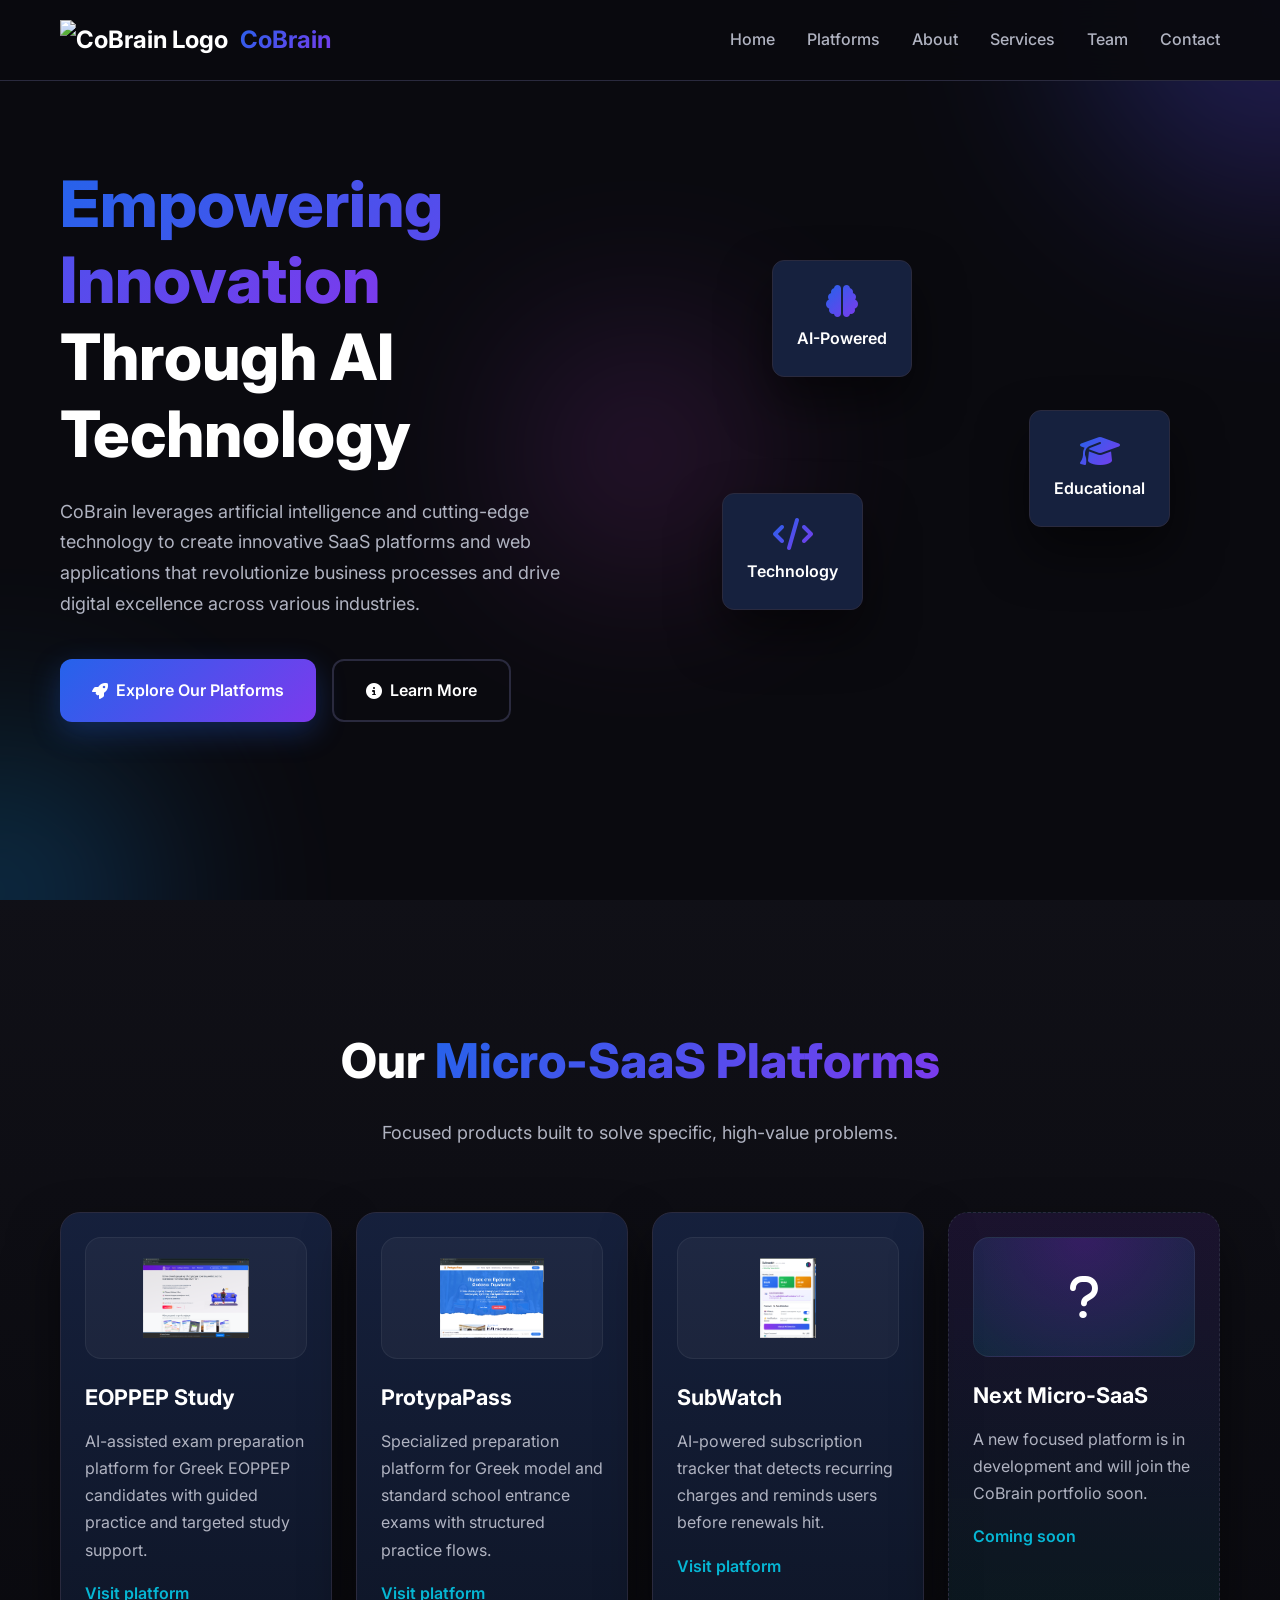
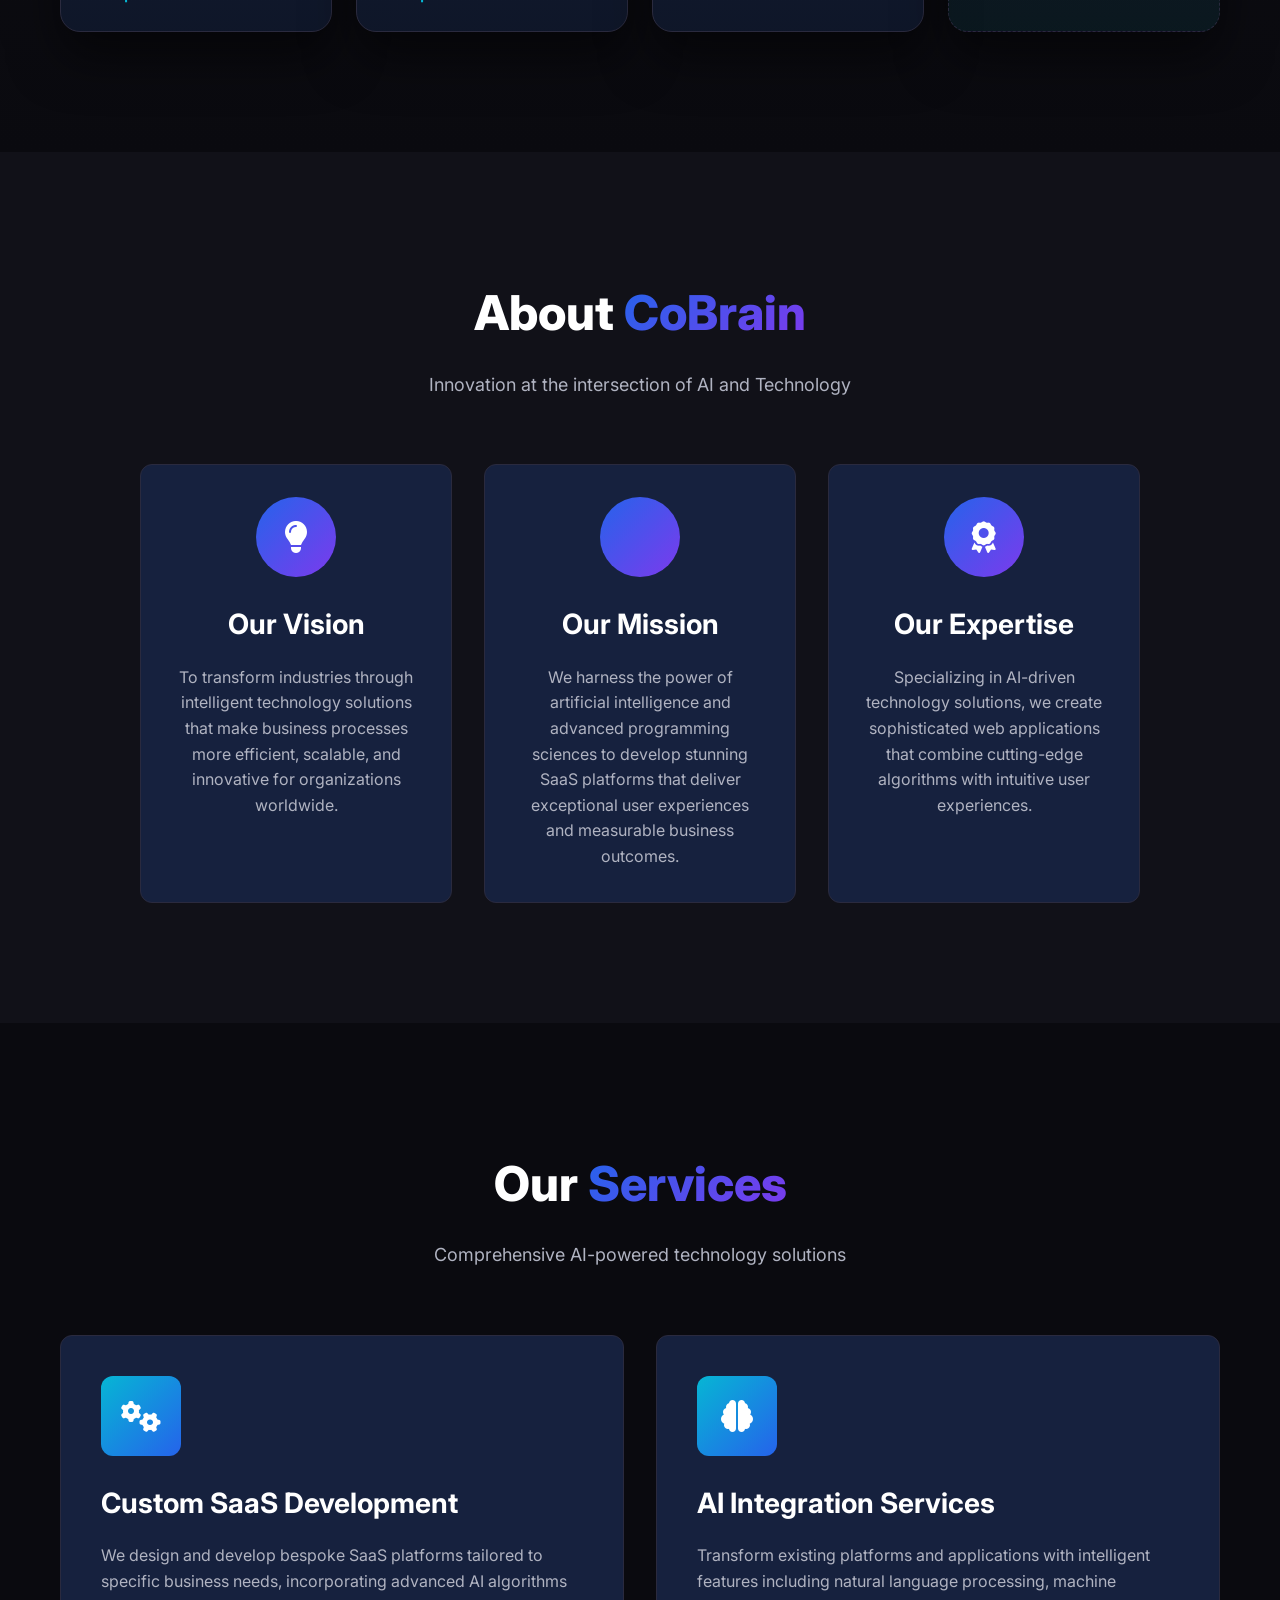
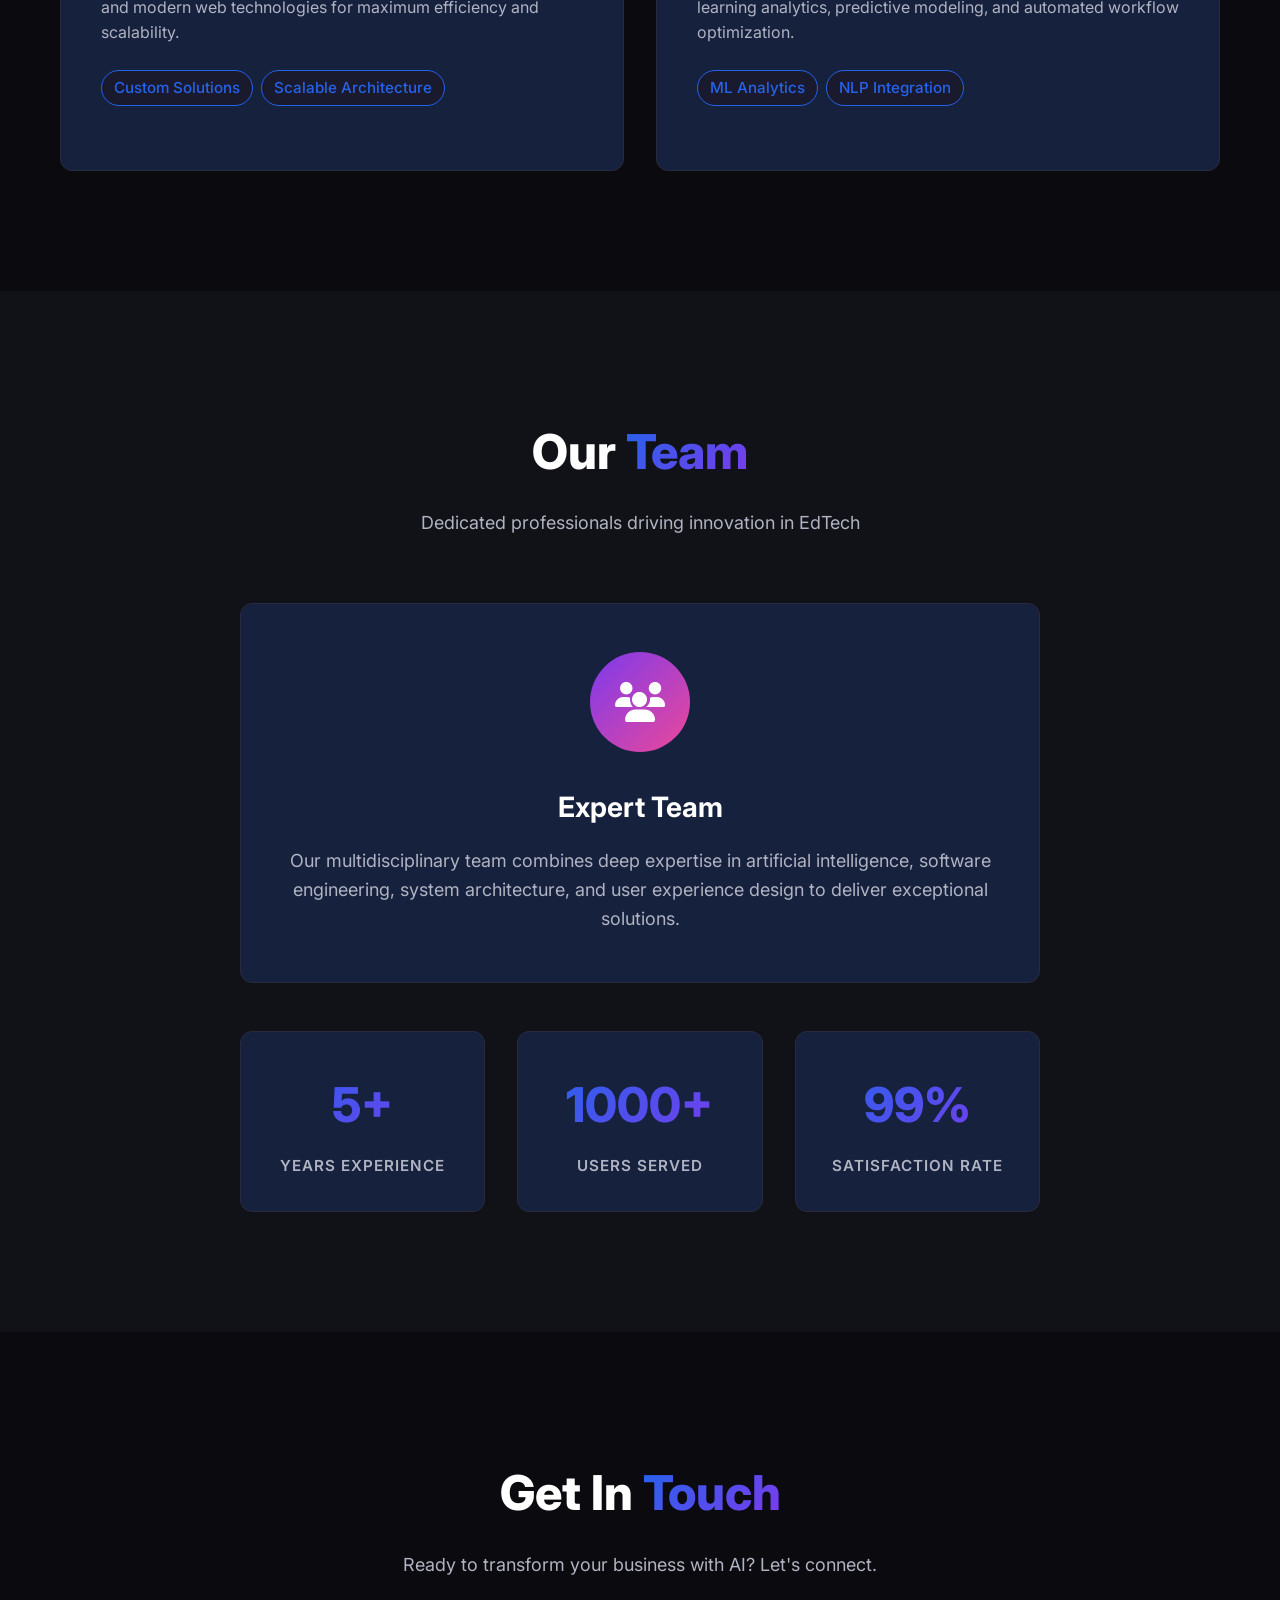
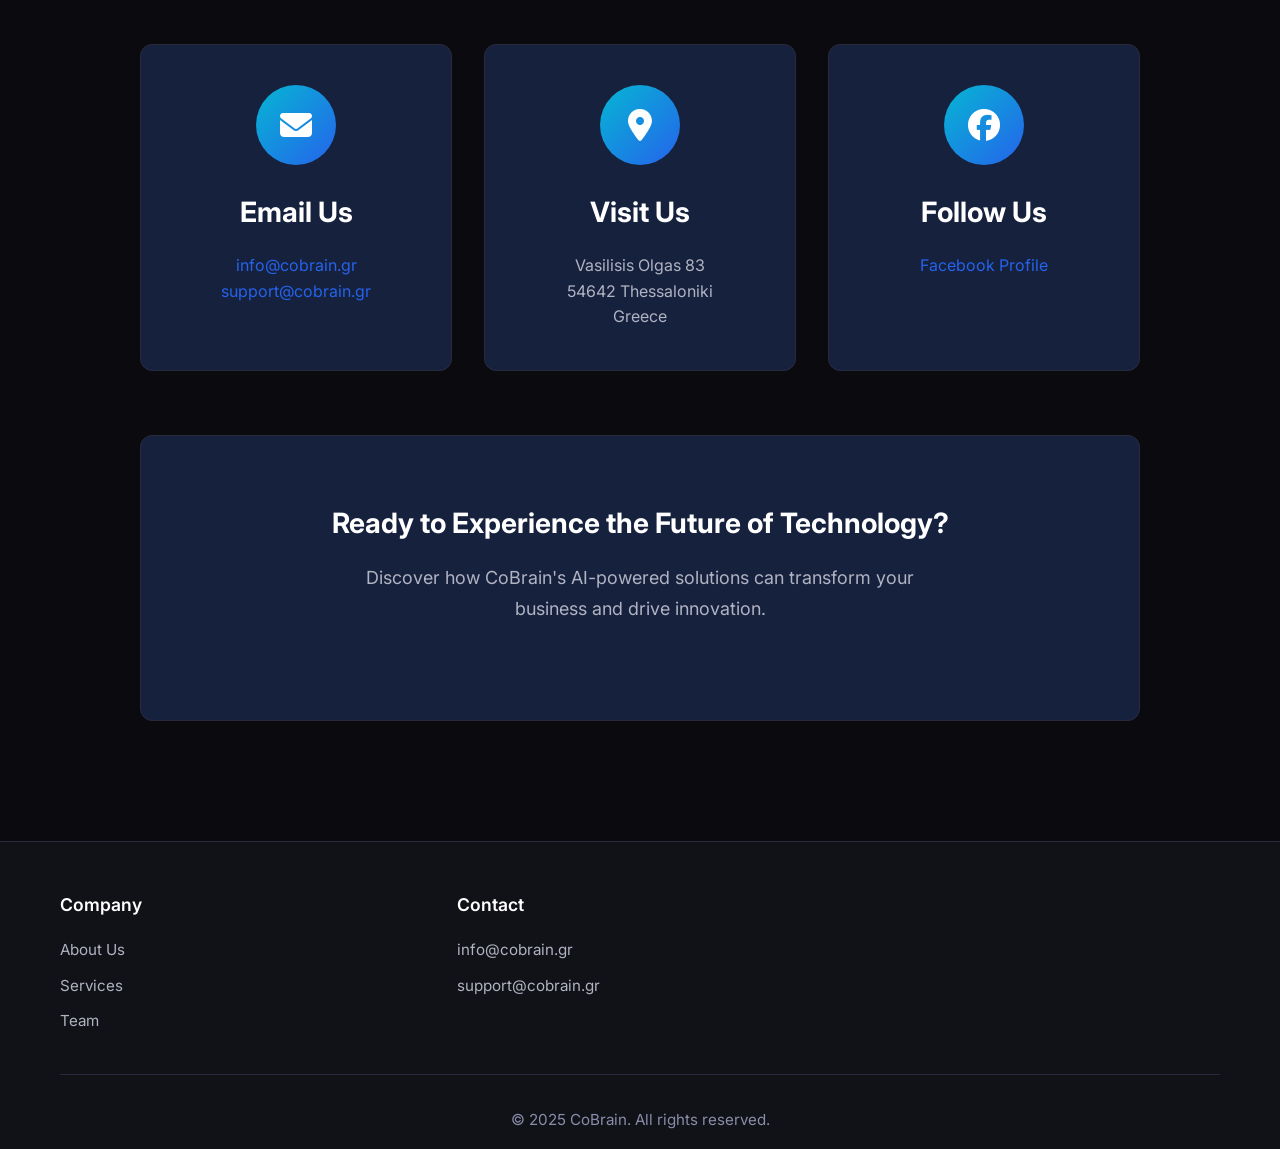
==== index.html @ bfcace7c "Updating cobrain portfolio" ====
<!DOCTYPE html>
<html lang="en">
  <head>
    <meta charset="UTF-8" />
    <meta name="viewport" content="width=device-width, initial-scale=1.0" />
    <title>CoBrain - AI-Powered Educational Technology Solutions</title>
    <meta
      name="description"
      content="CoBrain leverages artificial intelligence and cutting-edge technology to create innovative SaaS platforms and web applications for educational excellence."
    />
    <meta
      name="keywords"
      content="CoBrain, AI, SaaS, educational technology, eoppep-study, ΕΟΠΠΕΠ exams, web applications"
    />
    <link rel="stylesheet" href="styles.css" />
    <link
      href="https://fonts.googleapis.com/css2?family=Inter:wght@300;400;500;600;700;800&display=swap"
      rel="stylesheet"
    />
    <link
      rel="stylesheet"
      href="https://cdnjs.cloudflare.com/ajax/libs/font-awesome/6.4.0/css/all.min.css"
    />
  </head>
  <body>
    <!-- Navigation -->
    <nav class="navbar" id="navbar">
      <div class="nav-container">
        <div class="nav-logo">
          <img
            src="logos/cobrain-logo.webp"
            alt="CoBrain Logo"
            class="logo-img"
          />
          <span class="logo-text">CoBrain</span>
        </div>
        <ul class="nav-menu" id="nav-menu">
          <li class="nav-item">
            <a href="#home" class="nav-link">Home</a>
          </li>
          <li class="nav-item">
            <a href="#platforms" class="nav-link">Platforms</a>
          </li>
          <li class="nav-item">
            <a href="#about" class="nav-link">About</a>
          </li>
          <li class="nav-item">
            <a href="#services" class="nav-link">Services</a>
          </li>
          <li class="nav-item">
            <a href="#team" class="nav-link">Team</a>
          </li>
          <li class="nav-item">
            <a href="#contact" class="nav-link">Contact</a>
          </li>
        </ul>
        <div class="nav-toggle" id="mobile-menu">
          <span class="bar"></span>
          <span class="bar"></span>
          <span class="bar"></span>
        </div>
      </div>
    </nav>

    <!-- Hero Section -->
    <section id="home" class="hero">
      <div class="hero-container">
        <div class="hero-content">
          <div class="hero-text">
            <h1 class="hero-title">
              <span class="gradient-text">Empowering Innovation</span>
              <br />Through AI Technology
            </h1>
            <p class="hero-description">
              CoBrain leverages artificial intelligence and cutting-edge
              technology to create innovative SaaS platforms and web
              applications that revolutionize business processes and drive
              digital excellence across various industries.
            </p>
            <div class="hero-buttons">
              <a
                href="#platforms"
                class="btn btn-primary"
              >
                <i class="fas fa-rocket"></i>
                Explore Our Platforms
              </a>
              <a href="#about" class="btn btn-secondary">
                <i class="fas fa-info-circle"></i>
                Learn More
              </a>
            </div>
          </div>
          <div class="hero-visual">
            <div class="floating-elements">
              <div class="floating-card card-1">
                <i class="fas fa-brain"></i>
                <span>AI-Powered</span>
              </div>
              <div class="floating-card card-2">
                <i class="fas fa-graduation-cap"></i>
                <span>Educational</span>
              </div>
              <div class="floating-card card-3">
                <i class="fas fa-code"></i>
                <span>Technology</span>
              </div>
            </div>
          </div>
        </div>
      </div>
      <div class="hero-background">
        <div class="gradient-orb orb-1"></div>
        <div class="gradient-orb orb-2"></div>
        <div class="gradient-orb orb-3"></div>
      </div>
    </section>

    <!-- Platforms Section -->
    <section id="platforms" class="platforms">
      <div class="container">
        <div class="section-header">
          <h2 class="section-title">
            Our <span class="gradient-text">Micro-SaaS Platforms</span>
          </h2>
          <p class="section-subtitle">
            Focused products built to solve specific, high-value problems.
          </p>
        </div>
        <div class="platforms-grid">
          <a
            href="https://eoppep-study.gr?utm_source=cobrain"
            target="_blank"
            rel="noopener noreferrer"
            class="platform-card"
          >
            <div class="platform-logo-wrap">
              <img
                src="logos/eoppep-study.png"
                alt="eoppep-study.gr logo"
                class="platform-logo"
              />
            </div>
            <div class="platform-copy">
              <h3>EOPPEP Study</h3>
              <p>
                AI-assisted exam preparation platform for Greek EOPPEP
                candidates with guided practice and targeted study support.
              </p>
              <span class="platform-link">Visit platform</span>
            </div>
          </a>

          <a
            href="https://protypapass.gr/?utm_source=cobrain"
            target="_blank"
            rel="noopener noreferrer"
            class="platform-card"
          >
            <div class="platform-logo-wrap">
              <img
                src="logos/protypapass.png"
                alt="protypapass.gr logo"
                class="platform-logo"
              />
            </div>
            <div class="platform-copy">
              <h3>ProtypaPass</h3>
              <p>
                Specialized preparation platform for Greek model and standard
                school entrance exams with structured practice flows.
              </p>
              <span class="platform-link">Visit platform</span>
            </div>
          </a>

          <a
            href="https://cobrain.gr/subwatch/?utm_source=cobrain"
            target="_blank"
            rel="noopener noreferrer"
            class="platform-card"
          >
            <div class="platform-logo-wrap">
              <img
                src="logos/subwatch-extension.png"
                alt="SubWatch logo"
                class="platform-logo"
              />
            </div>
            <div class="platform-copy">
              <h3>SubWatch</h3>
              <p>
                AI-powered subscription tracker that detects recurring charges
                and reminds users before renewals hit.
              </p>
              <span class="platform-link">Visit platform</span>
            </div>
          </a>

          <div class="platform-card platform-card-coming-soon">
            <div class="platform-logo-wrap platform-logo-placeholder">
              <i class="fas fa-question"></i>
            </div>
            <div class="platform-copy">
              <h3>Next Micro-SaaS</h3>
              <p>
                A new focused platform is in development and will join the
                CoBrain portfolio soon.
              </p>
              <span class="platform-link">Coming soon</span>
            </div>
          </div>
        </div>
      </div>
    </section>

    <!-- About Section -->
    <section id="about" class="about">
      <div class="container">
        <div class="section-header">
          <h2 class="section-title">
            About <span class="gradient-text">CoBrain</span>
          </h2>
          <p class="section-subtitle">
            Innovation at the intersection of AI and Technology
          </p>
        </div>
        <div class="about-content">
          <div class="about-text">
            <div class="about-card">
              <div class="card-icon">
                <i class="fas fa-lightbulb"></i>
              </div>
              <h3>Our Vision</h3>
              <p>
                To transform industries through intelligent technology solutions
                that make business processes more efficient, scalable, and
                innovative for organizations worldwide.
              </p>
            </div>
            <div class="about-card">
              <div class="card-icon">
                <i class="fas fa-target"></i>
              </div>
              <h3>Our Mission</h3>
              <p>
                We harness the power of artificial intelligence and advanced
                programming sciences to develop stunning SaaS platforms that
                deliver exceptional user experiences and measurable business
                outcomes.
              </p>
            </div>
            <div class="about-card">
              <div class="card-icon">
                <i class="fas fa-award"></i>
              </div>
              <h3>Our Expertise</h3>
              <p>
                Specializing in AI-driven technology solutions, we create
                sophisticated web applications that combine cutting-edge
                algorithms with intuitive user experiences.
              </p>
            </div>
          </div>
        </div>
      </div>
    </section>

    <!-- Services Section -->
    <section id="services" class="services">
      <div class="container">
        <div class="section-header">
          <h2 class="section-title">
            Our <span class="gradient-text">Services</span>
          </h2>
          <p class="section-subtitle">
            Comprehensive AI-powered technology solutions
          </p>
        </div>
        <div class="services-grid">
          <div class="service-card">
            <div class="service-icon">
              <i class="fas fa-cogs"></i>
            </div>
            <h3>Custom SaaS Development</h3>
            <p>
              We design and develop bespoke SaaS platforms tailored to specific
              business needs, incorporating advanced AI algorithms and modern
              web technologies for maximum efficiency and scalability.
            </p>
            <div class="service-features">
              <span class="feature-tag">Custom Solutions</span>
              <span class="feature-tag">Scalable Architecture</span>
            </div>
          </div>
          <div class="service-card">
            <div class="service-icon">
              <i class="fas fa-brain"></i>
            </div>
            <h3>AI Integration Services</h3>
            <p>
              Transform existing platforms and applications with intelligent
              features including natural language processing, machine learning
              analytics, predictive modeling, and automated workflow
              optimization.
            </p>
            <div class="service-features">
              <span class="feature-tag">ML Analytics</span>
              <span class="feature-tag">NLP Integration</span>
            </div>
          </div>
        </div>
      </div>
    </section>

    <!-- Team Section -->
    <section id="team" class="team">
      <div class="container">
        <div class="section-header">
          <h2 class="section-title">
            Our <span class="gradient-text">Team</span>
          </h2>
          <p class="section-subtitle">
            Dedicated professionals driving innovation in EdTech
          </p>
        </div>
        <div class="team-content">
          <div class="team-info">
            <div class="team-card">
              <div class="team-icon">
                <i class="fas fa-users"></i>
              </div>
              <h3>Expert Team</h3>
              <p>
                Our multidisciplinary team combines deep expertise in artificial
                intelligence, software engineering, system architecture, and
                user experience design to deliver exceptional solutions.
              </p>
            </div>
            <div class="team-stats">
              <div class="stat-item">
                <div class="stat-number">5+</div>
                <div class="stat-label">Years Experience</div>
              </div>
              <div class="stat-item">
                <div class="stat-number">1000+</div>
                <div class="stat-label">Users Served</div>
              </div>
              <div class="stat-item">
                <div class="stat-number">99%</div>
                <div class="stat-label">Satisfaction Rate</div>
              </div>
            </div>
          </div>
        </div>
      </div>
    </section>

    <!-- Contact Section -->
    <section id="contact" class="contact">
      <div class="container">
        <div class="section-header">
          <h2 class="section-title">
            Get In <span class="gradient-text">Touch</span>
          </h2>
          <p class="section-subtitle">
            Ready to transform your business with AI? Let's connect.
          </p>
        </div>
        <div class="contact-content">
          <div class="contact-info">
            <div class="contact-card">
              <div class="contact-icon">
                <i class="fas fa-envelope"></i>
              </div>
              <h3>Email Us</h3>
              <p>
                <a href="mailto:info@cobrain.gr">info@cobrain.gr</a><br />
                <a href="mailto:support@cobrain.gr">support@cobrain.gr</a>
              </p>
            </div>
            <div class="contact-card">
              <div class="contact-icon">
                <i class="fas fa-map-marker-alt"></i>
              </div>
              <h3>Visit Us</h3>
              <p>
                Vasilisis Olgas 83<br />
                54642 Thessaloniki<br />
                Greece
              </p>
            </div>
            <div class="contact-card">
              <div class="contact-icon">
                <i class="fab fa-facebook"></i>
              </div>
              <h3>Follow Us</h3>
              <p>
                <a
                  href="https://www.facebook.com/profile.php?id=61581658445725"
                  target="_blank"
                >
                  Facebook Profile
                </a>
              </p>
            </div>
          </div>
          <div class="cta-section">
            <h3>Ready to Experience the Future of Technology?</h3>
            <p>
              Discover how CoBrain's AI-powered solutions can transform your
              business and drive innovation.
            </p>
          </div>
        </div>
      </div>
    </section>

    <!-- Footer -->
    <footer class="footer">
      <div class="container">
        <div class="footer-content">
          <!-- <div class="footer-brand">
            <img
              src="logos/cobrain-logo.webp"
              alt="CoBrain Logo"
              class="footer-logo"
            />
            <p>Empowering innovation through AI technology</p>
          </div> -->
          <div class="footer-links">
            <div class="footer-section">
              <h4>Company</h4>
              <ul>
                <li><a href="#about">About Us</a></li>
                <li><a href="#services">Services</a></li>
                <li><a href="#team">Team</a></li>
              </ul>
            </div>
            <div class="footer-section">
              <h4>Contact</h4>
              <ul>
                <li><a href="mailto:info@cobrain.gr">info@cobrain.gr</a></li>
                <li>
                  <a href="mailto:support@cobrain.gr">support@cobrain.gr</a>
                </li>
              </ul>
            </div>
          </div>
        </div>
        <div class="footer-bottom">
          <p>&copy; 2025 CoBrain. All rights reserved.</p>
        </div>
      </div>
    </footer>

    <script src="script.js"></script>
  </body>
</html>
---- styles.css ----
/* Reset and Base Styles */
* {
    margin: 0;
    padding: 0;
    box-sizing: border-box;
}

:root {
    /* Dark Theme Colors */
    --primary-bg: #0a0a0f;
    --secondary-bg: #111118;
    --accent-bg: #1a1a2e;
    --card-bg: #16213e;
    --text-primary: #ffffff;
    --text-secondary: #b0b3c1;
    --text-muted: #8a8da8;
    --accent-blue: #2563eb;
    --accent-purple: #7c3aed;
    --accent-cyan: #06b6d4;
    --gradient-primary: linear-gradient(135deg, #2563eb, #7c3aed);
    --gradient-secondary: linear-gradient(135deg, #06b6d4, #2563eb);
    --gradient-accent: linear-gradient(135deg, #7c3aed, #ec4899);
    --border-color: #2a2a3e;
    --hover-bg: #1e1e3a;
    --success: #10b981;
    --warning: #f59e0b;
    --error: #ef4444;

    /* Spacing */
    --section-padding: 120px 0;
    --container-padding: 0 20px;
    --border-radius: 12px;
    --shadow: 0 25px 50px rgba(0, 0, 0, 0.5);
    --shadow-hover: 0 35px 80px rgba(0, 0, 0, 0.7);

    /* Typography */
    --font-family: 'Inter', -apple-system, BlinkMacSystemFont, 'Segoe UI', sans-serif;
    --h1-size: clamp(2.5rem, 5vw, 4rem);
    --h2-size: clamp(2rem, 4vw, 3rem);
    --h3-size: clamp(1.25rem, 2.5vw, 1.75rem);
    --body-size: 1.125rem;
    --small-size: 0.95rem;
}

html {
    scroll-behavior: smooth;
}

body {
    font-family: var(--font-family);
    background: var(--primary-bg);
    color: var(--text-primary);
    line-height: 1.7;
    overflow-x: hidden;
}

.container {
    max-width: 1200px;
    margin: 0 auto;
    padding: var(--container-padding);
}

/* Navigation */
.navbar {
    position: fixed;
    top: 0;
    width: 100%;
    background: rgba(10, 10, 15, 0.95);
    backdrop-filter: blur(20px);
    border-bottom: 1px solid var(--border-color);
    z-index: 1000;
    transition: all 0.3s ease;
}

.navbar.scrolled {
    background: rgba(10, 10, 15, 0.98);
    box-shadow: var(--shadow);
}

.nav-container {
    max-width: 1200px;
    margin: 0 auto;
    padding: 0 20px;
    display: flex;
    justify-content: space-between;
    align-items: center;
    height: 80px;
}

.nav-logo {
    display: flex;
    align-items: center;
    gap: 12px;
    font-weight: 700;
    font-size: 1.5rem;
    text-decoration: none;
    color: var(--text-primary);
}

.logo-img {
    height: 40px;
    width: auto;
}

.logo-text {
    background: var(--gradient-primary);
    -webkit-background-clip: text;
    -webkit-text-fill-color: transparent;
    background-clip: text;
}

.nav-menu {
    display: flex;
    list-style: none;
    gap: 2rem;
}

.nav-link {
    color: var(--text-secondary);
    text-decoration: none;
    font-weight: 500;
    transition: all 0.3s ease;
    position: relative;
}

.nav-link:hover,
.nav-link.active {
    color: var(--text-primary);
}

.nav-link::after {
    content: '';
    position: absolute;
    bottom: -5px;
    left: 0;
    width: 0;
    height: 2px;
    background: var(--gradient-primary);
    transition: width 0.3s ease;
}

.nav-link:hover::after,
.nav-link.active::after {
    width: 100%;
}

.nav-toggle {
    display: none;
    flex-direction: column;
    cursor: pointer;
    gap: 4px;
}

.bar {
    width: 25px;
    height: 3px;
    background: var(--text-primary);
    transition: 0.3s;
    border-radius: 2px;
}

/* Hero Section */
.hero {
    min-height: 100vh;
    display: flex;
    align-items: center;
    position: relative;
    overflow: hidden;
    padding: 100px 0 80px;
}

.hero-container {
    max-width: 1200px;
    margin: 0 auto;
    padding: var(--container-padding);
    position: relative;
    z-index: 2;
}

.hero-content {
    display: grid;
    grid-template-columns: 1fr 1fr;
    gap: 4rem;
    align-items: center;
}

.hero-title {
    font-size: var(--h1-size);
    font-weight: 800;
    line-height: 1.2;
    margin-bottom: 1.5rem;
}

.gradient-text {
    background: var(--gradient-primary);
    -webkit-background-clip: text;
    -webkit-text-fill-color: transparent;
    background-clip: text;
}

.hero-description {
    font-size: var(--body-size);
    color: var(--text-secondary);
    margin-bottom: 2.5rem;
    max-width: 600px;
}

.hero-buttons {
    display: flex;
    gap: 1rem;
    margin-bottom: 2rem;
}

.btn {
    display: inline-flex;
    align-items: center;
    gap: 0.5rem;
    padding: 16px 32px;
    border-radius: var(--border-radius);
    text-decoration: none;
    font-weight: 600;
    font-size: 1rem;
    transition: all 0.3s ease;
    border: none;
    cursor: pointer;
    position: relative;
    overflow: hidden;
}

.btn-primary {
    background: var(--gradient-primary);
    color: white;
    box-shadow: 0 10px 30px rgba(37, 99, 235, 0.3);
}

.btn-primary:hover {
    transform: translateY(-2px);
    box-shadow: 0 15px 40px rgba(37, 99, 235, 0.4);
}

.btn-secondary {
    background: transparent;
    color: var(--text-primary);
    border: 2px solid var(--border-color);
}

.btn-secondary:hover {
    background: var(--hover-bg);
    border-color: var(--accent-blue);
    color: var(--accent-blue);
}

.btn-large {
    padding: 20px 40px;
    font-size: 1.1rem;
}

.platforms {
    padding: var(--section-padding);
    background: linear-gradient(180deg, rgba(17, 17, 24, 0.85), rgba(10, 10, 15, 1));
    position: relative;
}

.platforms-grid {
    display: grid;
    grid-template-columns: repeat(auto-fit, minmax(240px, 1fr));
    gap: 1.5rem;
}

.platform-card {
    background: linear-gradient(180deg, rgba(22, 33, 62, 0.95), rgba(15, 23, 42, 0.95));
    border: 1px solid var(--border-color);
    border-radius: 20px;
    padding: 1.5rem;
    text-decoration: none;
    color: inherit;
    box-shadow: var(--shadow);
    transition: transform 0.3s ease, box-shadow 0.3s ease, border-color 0.3s ease;
    display: flex;
    flex-direction: column;
    gap: 1.25rem;
    min-height: 100%;
}

.platform-card:hover {
    transform: translateY(-8px);
    border-color: rgba(37, 99, 235, 0.8);
    box-shadow: var(--shadow-hover);
}

.platform-logo-wrap {
    min-height: 120px;
    border-radius: 16px;
    background: rgba(255, 255, 255, 0.04);
    border: 1px solid rgba(255, 255, 255, 0.06);
    display: flex;
    align-items: center;
    justify-content: center;
    padding: 1.25rem;
}

.platform-logo {
    max-width: 100%;
    max-height: 80px;
    object-fit: contain;
}

.platform-copy h3 {
    font-size: 1.35rem;
    margin-bottom: 0.75rem;
}

.platform-copy p {
    color: var(--text-secondary);
    margin-bottom: 1rem;
}

.platform-link {
    display: inline-flex;
    align-items: center;
    gap: 0.4rem;
    color: var(--accent-cyan);
    font-weight: 600;
}

.platform-card-coming-soon {
    border-style: dashed;
    background: linear-gradient(180deg, rgba(124, 58, 237, 0.12), rgba(6, 182, 212, 0.08));
}

.platform-logo-placeholder {
    background: radial-gradient(circle at top, rgba(124, 58, 237, 0.28), rgba(6, 182, 212, 0.12));
}

.platform-logo-placeholder i {
    font-size: 3rem;
    color: var(--text-primary);
}

/* Hero Visual */
.hero-visual {
    position: relative;
    height: 500px;
}

.floating-elements {
    position: relative;
    width: 100%;
    height: 100%;
}

.floating-card {
    position: absolute;
    background: var(--card-bg);
    border: 1px solid var(--border-color);
    border-radius: var(--border-radius);
    padding: 1.5rem;
    display: flex;
    flex-direction: column;
    align-items: center;
    gap: 0.5rem;
    box-shadow: var(--shadow);
    transition: all 0.3s ease;
    animation: float 6s ease-in-out infinite;
}

.floating-card:hover {
    transform: translateY(-10px);
    box-shadow: var(--shadow-hover);
}

.floating-card i {
    font-size: 2rem;
    background: var(--gradient-primary);
    -webkit-background-clip: text;
    -webkit-text-fill-color: transparent;
    background-clip: text;
}

.floating-card span {
    font-weight: 600;
    color: var(--text-primary);
}

.card-1 {
    top: 50px;
    left: 100px;
    animation-delay: 0s;
}

.card-2 {
    top: 200px;
    right: 50px;
    animation-delay: 2s;
}

.card-3 {
    bottom: 100px;
    left: 50px;
    animation-delay: 4s;
}

@keyframes float {

    0%,
    100% {
        transform: translateY(0px);
    }

    50% {
        transform: translateY(-20px);
    }
}

/* Hero Background */
.hero-background {
    position: absolute;
    top: 0;
    left: 0;
    width: 100%;
    height: 100%;
    z-index: 1;
}

.gradient-orb {
    position: absolute;
    border-radius: 50%;
    filter: blur(100px);
    opacity: 0.3;
    animation: pulse 8s ease-in-out infinite;
}

.orb-1 {
    width: 400px;
    height: 400px;
    background: var(--gradient-primary);
    top: -200px;
    right: -200px;
    animation-delay: 0s;
}

.orb-2 {
    width: 300px;
    height: 300px;
    background: var(--gradient-secondary);
    bottom: -150px;
    left: -150px;
    animation-delay: 4s;
}

.orb-3 {
    width: 200px;
    height: 200px;
    background: var(--gradient-accent);
    top: 50%;
    left: 50%;
    transform: translate(-50%, -50%);
    animation-delay: 2s;
}

@keyframes pulse {

    0%,
    100% {
        transform: scale(1);
        opacity: 0.3;
    }

    50% {
        transform: scale(1.1);
        opacity: 0.5;
    }
}

/* Section Styles */
.section-header {
    text-align: center;
    margin-bottom: 4rem;
}

.section-title {
    font-size: var(--h2-size);
    font-weight: 800;
    margin-bottom: 1rem;
}

.section-subtitle {
    font-size: var(--body-size);
    color: var(--text-secondary);
    max-width: 600px;
    margin: 0 auto;
}

/* About Section */
.about {
    padding: var(--section-padding);
    background: var(--secondary-bg);
}

.about-content {
    max-width: 1000px;
    margin: 0 auto;
}

.about-text {
    display: grid;
    grid-template-columns: repeat(auto-fit, minmax(300px, 1fr));
    gap: 2rem;
}

.about-card {
    background: var(--card-bg);
    border: 1px solid var(--border-color);
    border-radius: var(--border-radius);
    padding: 2rem;
    text-align: center;
    transition: all 0.3s ease;
    position: relative;
    overflow: hidden;
}

.about-card:hover {
    transform: translateY(-5px);
    box-shadow: var(--shadow);
    border-color: var(--accent-blue);
}

.about-card::before {
    content: '';
    position: absolute;
    top: 0;
    left: -100%;
    width: 100%;
    height: 2px;
    background: var(--gradient-primary);
    transition: left 0.5s ease;
}

.about-card:hover::before {
    left: 0;
}

.card-icon {
    width: 80px;
    height: 80px;
    background: var(--gradient-primary);
    border-radius: 50%;
    display: flex;
    align-items: center;
    justify-content: center;
    margin: 0 auto 1.5rem;
    font-size: 2rem;
    color: white;
}

.about-card h3 {
    font-size: var(--h3-size);
    margin-bottom: 1rem;
    color: var(--text-primary);
}

.about-card p {
    color: var(--text-secondary);
    line-height: 1.6;
}

/* Services Section */
.services {
    padding: var(--section-padding);
    background: var(--primary-bg);
}

.services-grid {
    display: grid;
    grid-template-columns: repeat(auto-fit, minmax(350px, 1fr));
    gap: 2rem;
    max-width: 1200px;
    margin: 0 auto;
}

.service-card {
    background: var(--card-bg);
    border: 1px solid var(--border-color);
    border-radius: var(--border-radius);
    padding: 2.5rem;
    transition: all 0.3s ease;
    position: relative;
    overflow: hidden;
}

.service-card.featured {
    border: 2px solid var(--accent-blue);
    transform: scale(1.02);
}

.service-card:hover {
    transform: translateY(-10px);
    box-shadow: var(--shadow-hover);
}

.service-icon {
    width: 80px;
    height: 80px;
    background: var(--gradient-secondary);
    border-radius: var(--border-radius);
    display: flex;
    align-items: center;
    justify-content: center;
    margin-bottom: 1.5rem;
    font-size: 2rem;
    color: white;
}

.service-card h3 {
    font-size: var(--h3-size);
    margin-bottom: 1rem;
    color: var(--text-primary);
}

.service-card p {
    color: var(--text-secondary);
    margin-bottom: 1.5rem;
    line-height: 1.6;
}

.service-features {
    display: flex;
    flex-wrap: wrap;
    gap: 0.5rem;
    margin-bottom: 1.5rem;
}

.feature-tag {
    background: var(--accent-bg);
    color: var(--accent-blue);
    padding: 0.25rem 0.75rem;
    border-radius: 20px;
    font-size: var(--small-size);
    font-weight: 500;
    border: 1px solid var(--accent-blue);
}

.service-link {
    display: inline-flex;
    align-items: center;
    gap: 0.5rem;
    color: var(--accent-blue);
    text-decoration: none;
    font-weight: 600;
    transition: all 0.3s ease;
}

.service-link:hover {
    color: var(--text-primary);
    transform: translateX(5px);
}

/* Team Section */
.team {
    padding: var(--section-padding);
    background: var(--secondary-bg);
}

.team-content {
    max-width: 800px;
    margin: 0 auto;
}

.team-card {
    background: var(--card-bg);
    border: 1px solid var(--border-color);
    border-radius: var(--border-radius);
    padding: 3rem;
    text-align: center;
    margin-bottom: 3rem;
    transition: all 0.3s ease;
}

.team-card:hover {
    transform: translateY(-5px);
    box-shadow: var(--shadow);
}

.team-icon {
    width: 100px;
    height: 100px;
    background: var(--gradient-accent);
    border-radius: 50%;
    display: flex;
    align-items: center;
    justify-content: center;
    margin: 0 auto 2rem;
    font-size: 2.5rem;
    color: white;
}

.team-card h3 {
    font-size: var(--h3-size);
    margin-bottom: 1rem;
    color: var(--text-primary);
}

.team-card p {
    color: var(--text-secondary);
    font-size: var(--body-size);
    line-height: 1.6;
}

.team-stats {
    display: grid;
    grid-template-columns: repeat(3, 1fr);
    gap: 2rem;
    text-align: center;
}

.stat-item {
    padding: 2rem;
    background: var(--card-bg);
    border: 1px solid var(--border-color);
    border-radius: var(--border-radius);
    transition: all 0.3s ease;
}

.stat-item:hover {
    transform: translateY(-5px);
    box-shadow: var(--shadow);
    border-color: var(--accent-blue);
}

.stat-number {
    font-size: 3rem;
    font-weight: 800;
    background: var(--gradient-primary);
    -webkit-background-clip: text;
    -webkit-text-fill-color: transparent;
    background-clip: text;
    margin-bottom: 0.5rem;
}

.stat-label {
    color: var(--text-secondary);
    font-weight: 600;
    text-transform: uppercase;
    font-size: var(--small-size);
    letter-spacing: 1px;
}

/* Contact Section */
.contact {
    padding: var(--section-padding);
    background: var(--primary-bg);
}

.contact-content {
    max-width: 1000px;
    margin: 0 auto;
}

.contact-info {
    display: grid;
    grid-template-columns: repeat(auto-fit, minmax(300px, 1fr));
    gap: 2rem;
    margin-bottom: 4rem;
}

.contact-card {
    background: var(--card-bg);
    border: 1px solid var(--border-color);
    border-radius: var(--border-radius);
    padding: 2.5rem;
    text-align: center;
    transition: all 0.3s ease;
}

.contact-card:hover {
    transform: translateY(-5px);
    box-shadow: var(--shadow);
    border-color: var(--accent-blue);
}

.contact-icon {
    width: 80px;
    height: 80px;
    background: var(--gradient-secondary);
    border-radius: 50%;
    display: flex;
    align-items: center;
    justify-content: center;
    margin: 0 auto 1.5rem;
    font-size: 2rem;
    color: white;
}

.contact-card h3 {
    font-size: var(--h3-size);
    margin-bottom: 1rem;
    color: var(--text-primary);
}

.contact-card p {
    color: var(--text-secondary);
    line-height: 1.6;
}

.contact-card a {
    color: var(--accent-blue);
    text-decoration: none;
    transition: color 0.3s ease;
}

.contact-card a:hover {
    color: var(--text-primary);
}

.cta-section {
    text-align: center;
    background: var(--card-bg);
    border: 1px solid var(--border-color);
    border-radius: var(--border-radius);
    padding: 4rem;
    position: relative;
    overflow: hidden;
}

.cta-section::before {
    content: '';
    position: absolute;
    top: 0;
    left: -100%;
    width: 100%;
    height: 100%;
    background: linear-gradient(90deg, transparent, rgba(37, 99, 235, 0.1), transparent);
    transition: left 0.8s ease;
}

.cta-section:hover::before {
    left: 100%;
}

.cta-section h3 {
    font-size: var(--h3-size);
    margin-bottom: 1rem;
    color: var(--text-primary);
}

.cta-section p {
    color: var(--text-secondary);
    font-size: var(--body-size);
    margin-bottom: 2rem;
    max-width: 600px;
    margin-left: auto;
    margin-right: auto;
}

/* Footer */
.footer {
    background: var(--secondary-bg);
    border-top: 1px solid var(--border-color);
    padding: 3rem 0 1rem;
}

.footer-content {
    display: grid;
    grid-template-columns: 1fr;
    gap: 3rem;
    margin-bottom: 2rem;
}

.footer-brand {
    display: flex;
    flex-direction: column;
    gap: 1rem;
}

.footer-logo {
    height: 40px;
    width: auto;
    max-width: 120px;
    object-fit: contain;
    object-position: left center;
}

.footer-brand p {
    color: var(--text-secondary);
    font-size: var(--small-size);
}

.footer-links {
    display: grid;
    grid-template-columns: repeat(3, 1fr);
    gap: 2rem;
}

.footer-section h4 {
    color: var(--text-primary);
    font-weight: 600;
    margin-bottom: 1rem;
    font-size: 1.1rem;
}

.footer-section ul {
    list-style: none;
}

.footer-section ul li {
    margin-bottom: 0.5rem;
}

.footer-section ul li a {
    color: var(--text-secondary);
    text-decoration: none;
    font-size: var(--small-size);
    transition: color 0.3s ease;
}

.footer-section ul li a:hover {
    color: var(--accent-blue);
}

.footer-bottom {
    border-top: 1px solid var(--border-color);
    padding-top: 2rem;
    text-align: center;
}

.footer-bottom p {
    color: var(--text-muted);
    font-size: var(--small-size);
}

/* Responsive Design */
@media (max-width: 768px) {
    :root {
        --section-padding: 80px 0;
    }

    .nav-menu {
        position: fixed;
        left: -100%;
        top: 80px;
        flex-direction: column;
        background: var(--secondary-bg);
        width: 100%;
        text-align: center;
        transition: 0.3s;
        padding: 2rem 0;
        border-top: 1px solid var(--border-color);
    }

    .nav-menu.active {
        left: 0;
    }

    .nav-toggle {
        display: flex;
    }

    .nav-toggle.active .bar:nth-child(2) {
        opacity: 0;
    }

    .nav-toggle.active .bar:nth-child(1) {
        transform: translateY(7px) rotate(45deg);
    }

    .nav-toggle.active .bar:nth-child(3) {
        transform: translateY(-7px) rotate(-45deg);
    }

    .hero-content {
        grid-template-columns: 1fr;
        gap: 2rem;
        text-align: center;
    }

    .hero-visual {
        height: 300px;
    }

    .floating-card {
        padding: 1rem;
    }

    .card-1 {
        top: 20px;
        left: 20px;
    }

    .card-2 {
        top: 120px;
        right: 20px;
    }

    .card-3 {
        bottom: 60px;
        left: 50%;
        transform: translateX(-50%);
    }

    .hero-buttons {
        flex-direction: column;
        align-items: center;
    }

    .about-text {
        grid-template-columns: 1fr;
    }

    .services-grid {
        grid-template-columns: 1fr;
    }

    .team-stats {
        grid-template-columns: 1fr;
    }

    .contact-info {
        grid-template-columns: 1fr;
    }

    .footer-content {
        grid-template-columns: 1fr;
        text-align: center;
    }

    .footer-links {
        grid-template-columns: 1fr;
        text-align: center;
    }

    .cta-section {
        padding: 2.5rem 1.5rem;
    }
}

@media (max-width: 480px) {
    .hero {
        padding: 120px 0 60px;
    }

    .floating-elements {
        display: none;
    }

    .hero-content {
        grid-template-columns: 1fr;
    }

    .service-card,
    .about-card,
    .contact-card {
        padding: 1.5rem;
    }

    .team-card {
        padding: 2rem;
    }

    .cta-section {
        padding: 2rem 1rem;
    }
}

/* Scroll animations */
@keyframes fadeInUp {
    from {
        opacity: 0;
        transform: translateY(50px);
    }

    to {
        opacity: 1;
        transform: translateY(0);
    }
}

.fade-in-up {
    animation: fadeInUp 0.8s ease forwards;
}

/* Smooth scrolling for better UX */
@media (prefers-reduced-motion: no-preference) {
    html {
        scroll-behavior: smooth;
    }
}
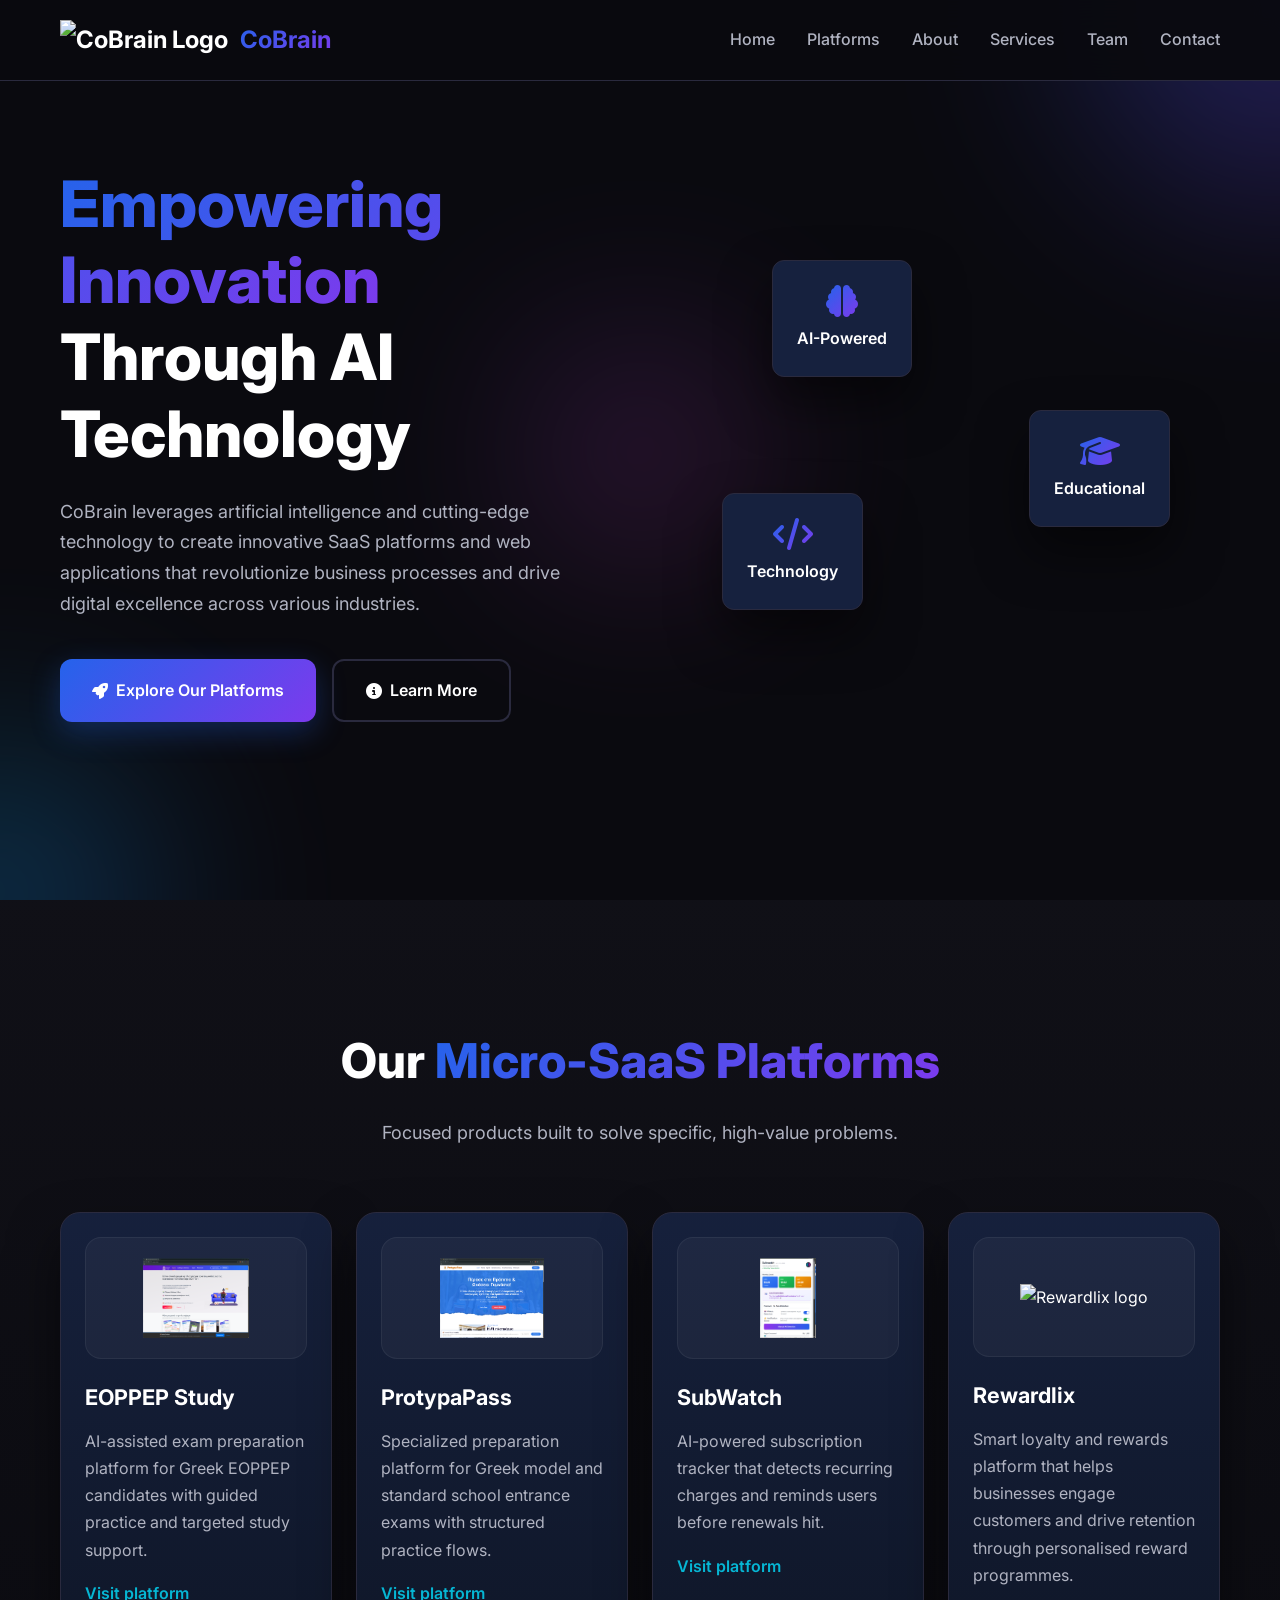
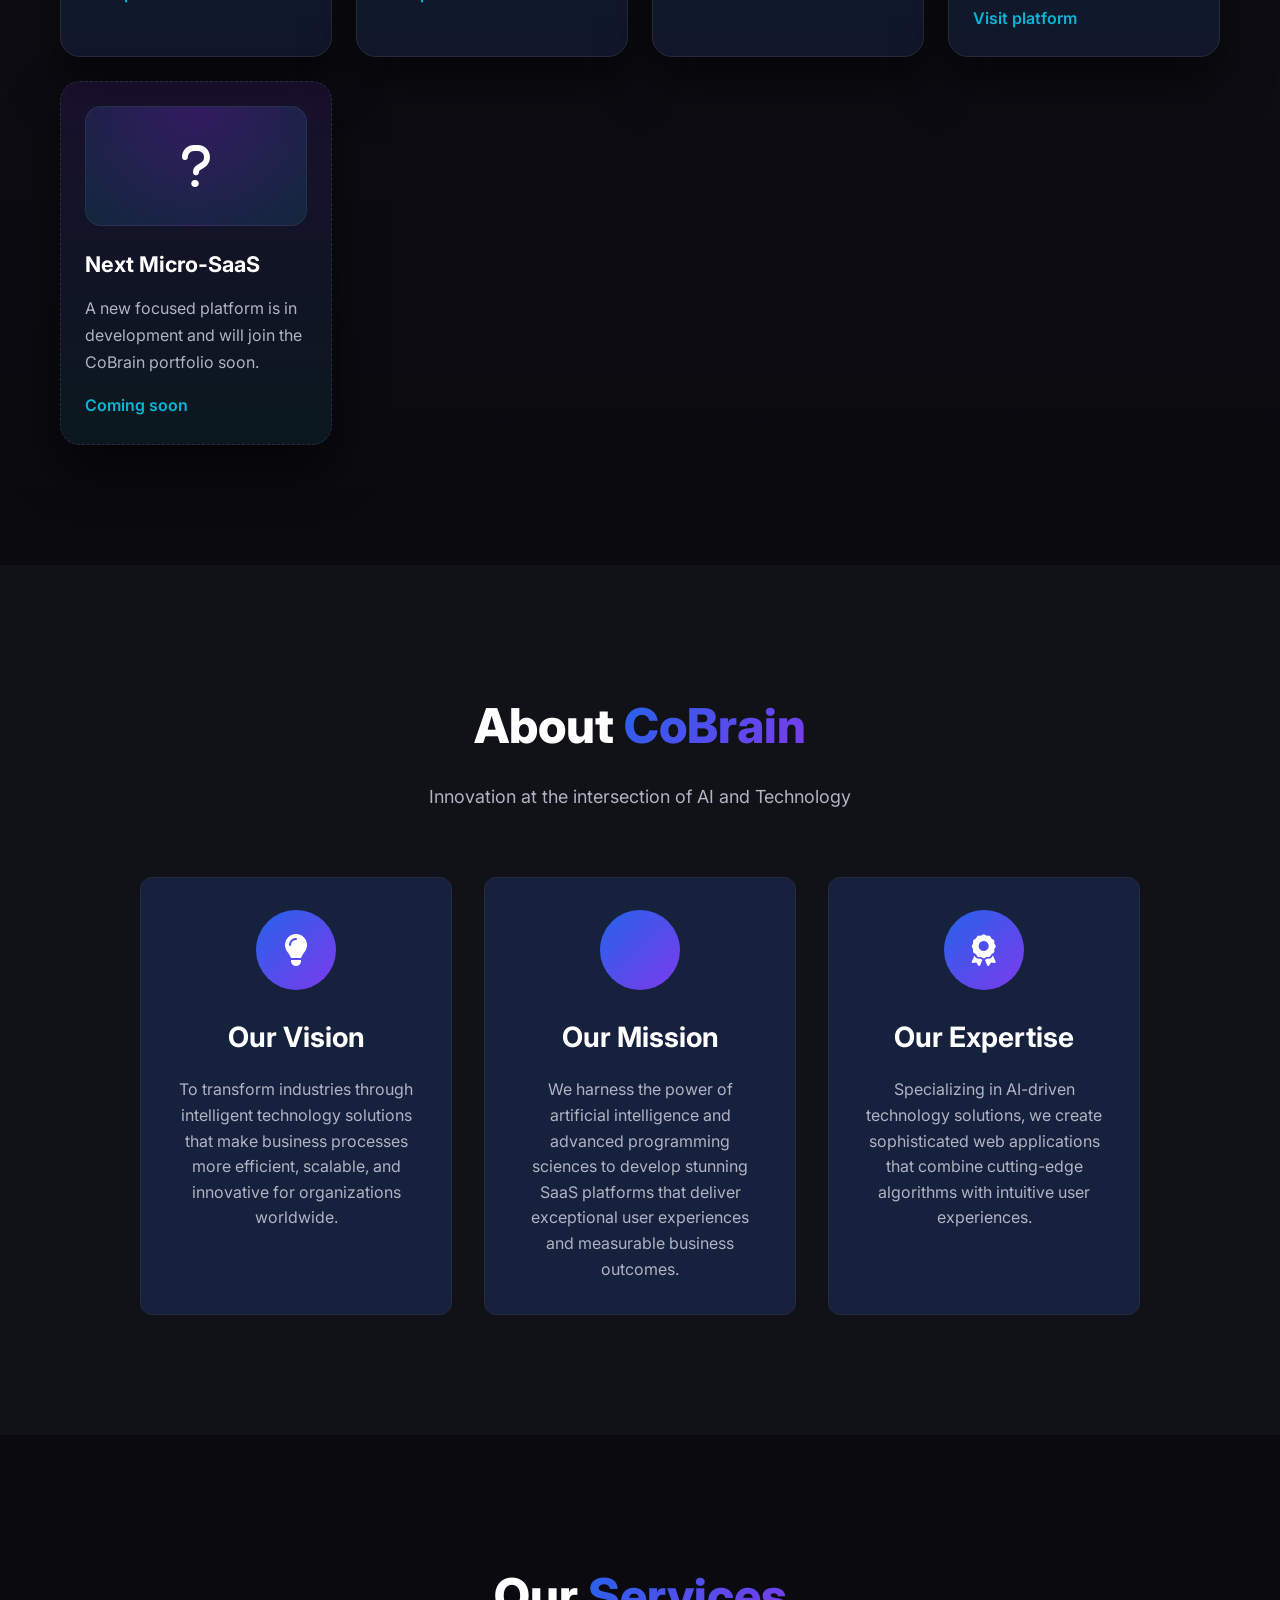
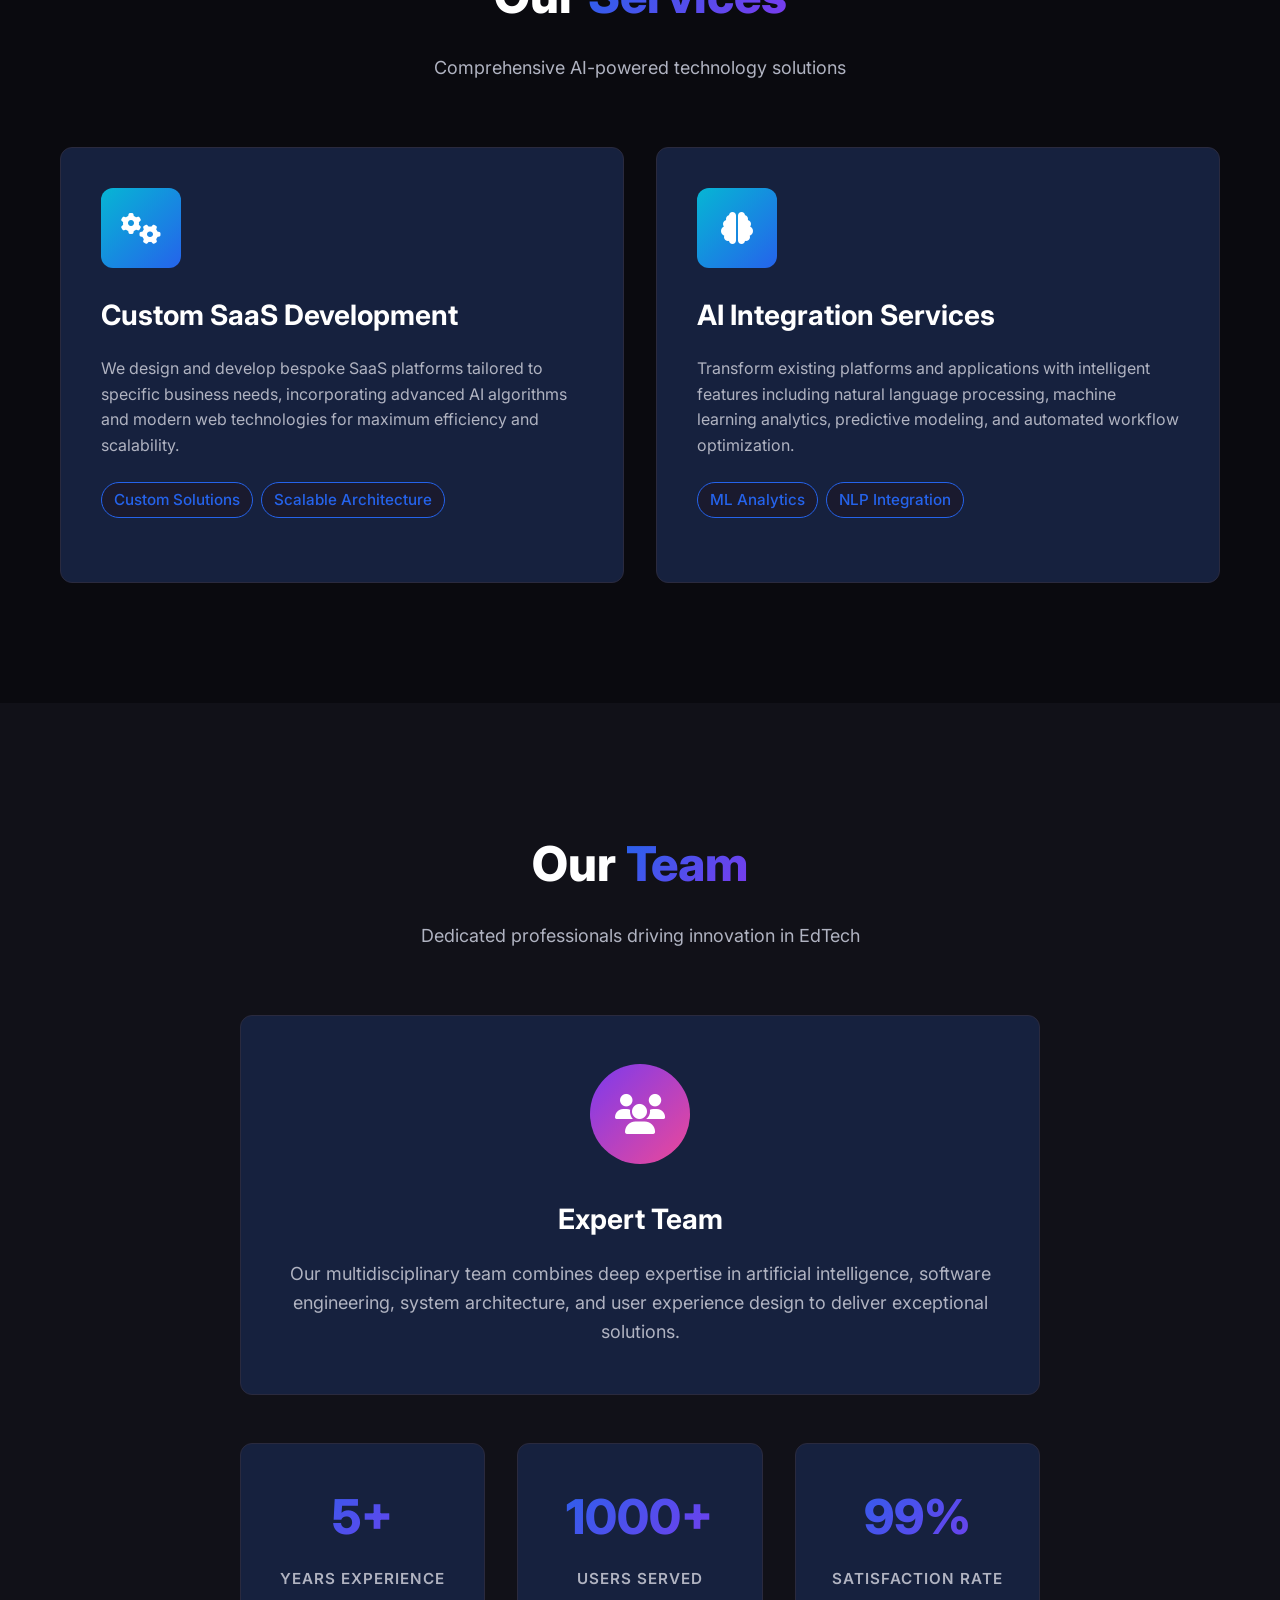
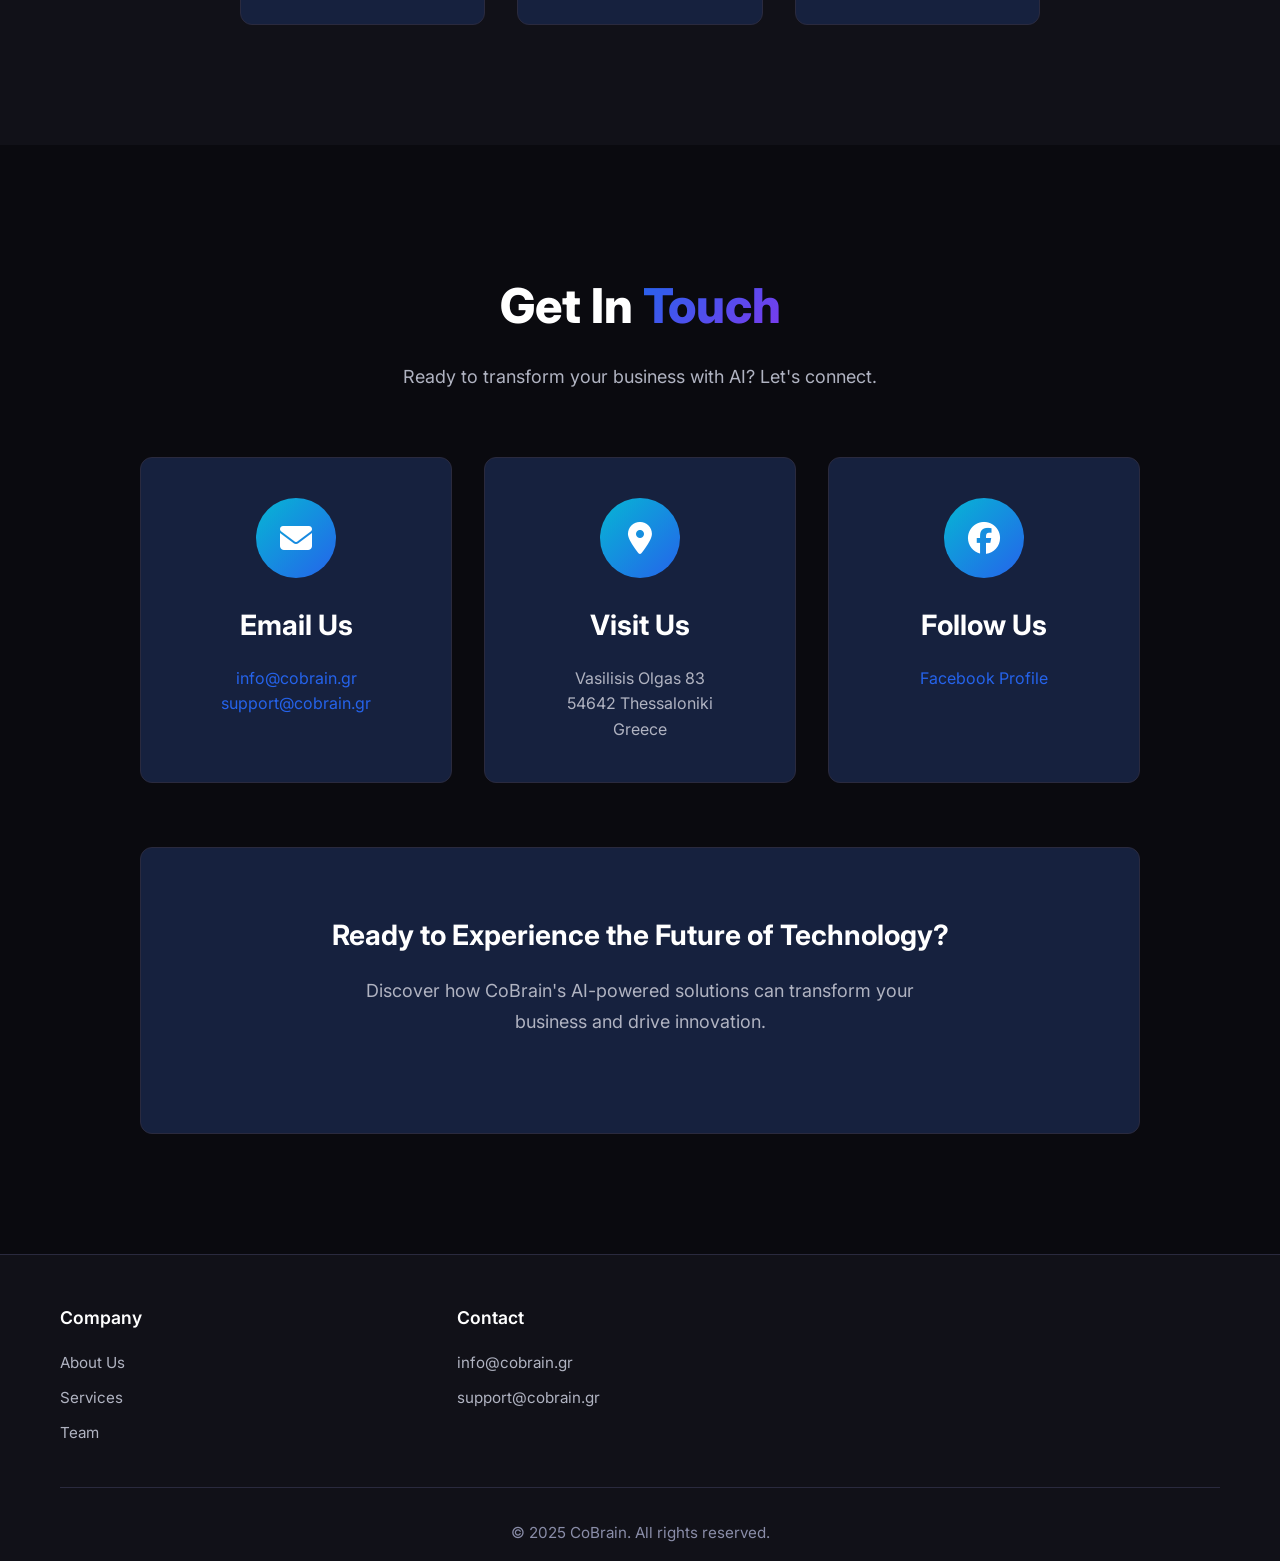
==== commit 59e3767b: "Add Rewardlix platform section and logo to index.html" ====
--- a/index.html
+++ b/index.html
@@ -197,6 +197,30 @@
             </div>
           </a>
 
+          <a
+            href="https://rewardlix.com?utm_source=cobrain"
+            target="_blank"
+            rel="noopener noreferrer"
+            class="platform-card"
+          >
+            <div class="platform-logo-wrap">
+              <img
+                src="logos/rewardlix.png"
+                alt="Rewardlix logo"
+                class="platform-logo"
+              />
+            </div>
+            <div class="platform-copy">
+              <h3>Rewardlix</h3>
+              <p>
+                Smart loyalty and rewards platform that helps businesses engage
+                customers and drive retention through personalised reward
+                programmes.
+              </p>
+              <span class="platform-link">Visit platform</span>
+            </div>
+          </a>
+
           <div class="platform-card platform-card-coming-soon">
             <div class="platform-logo-wrap platform-logo-placeholder">
               <i class="fas fa-question"></i>
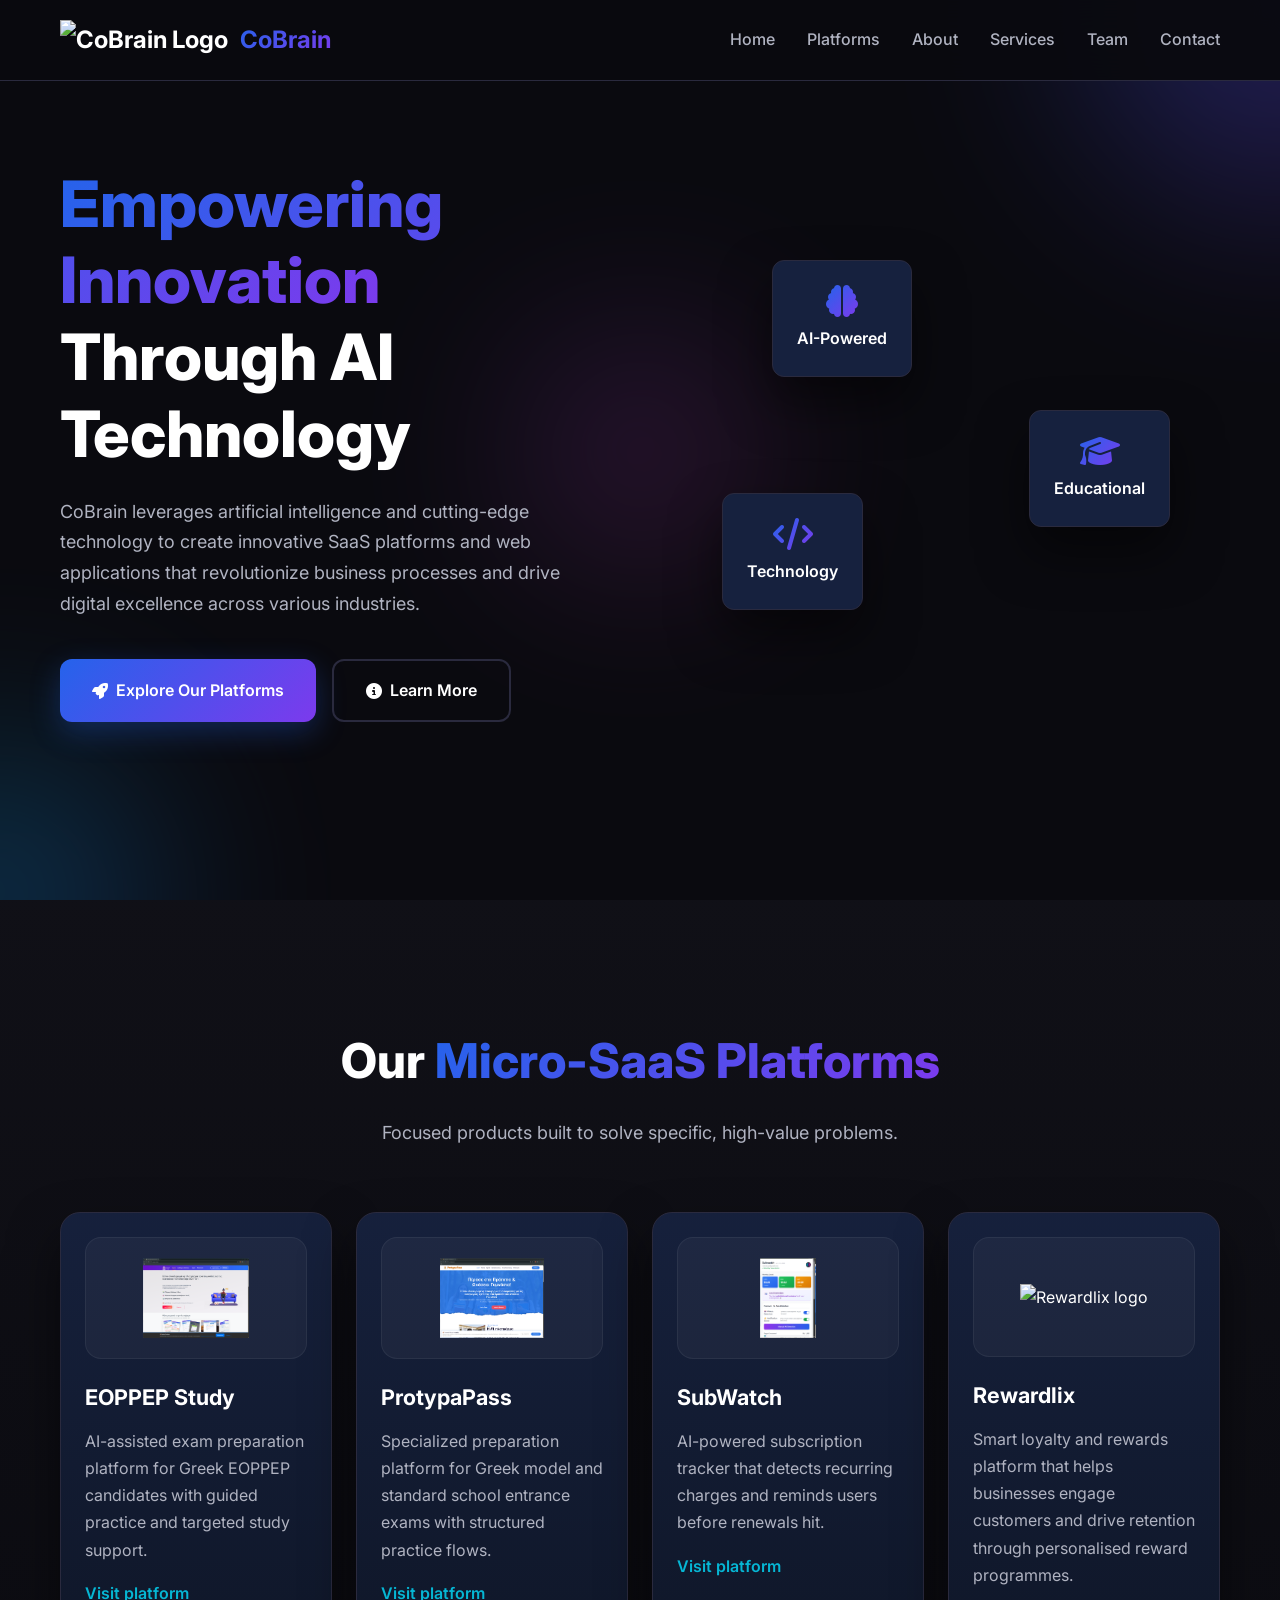
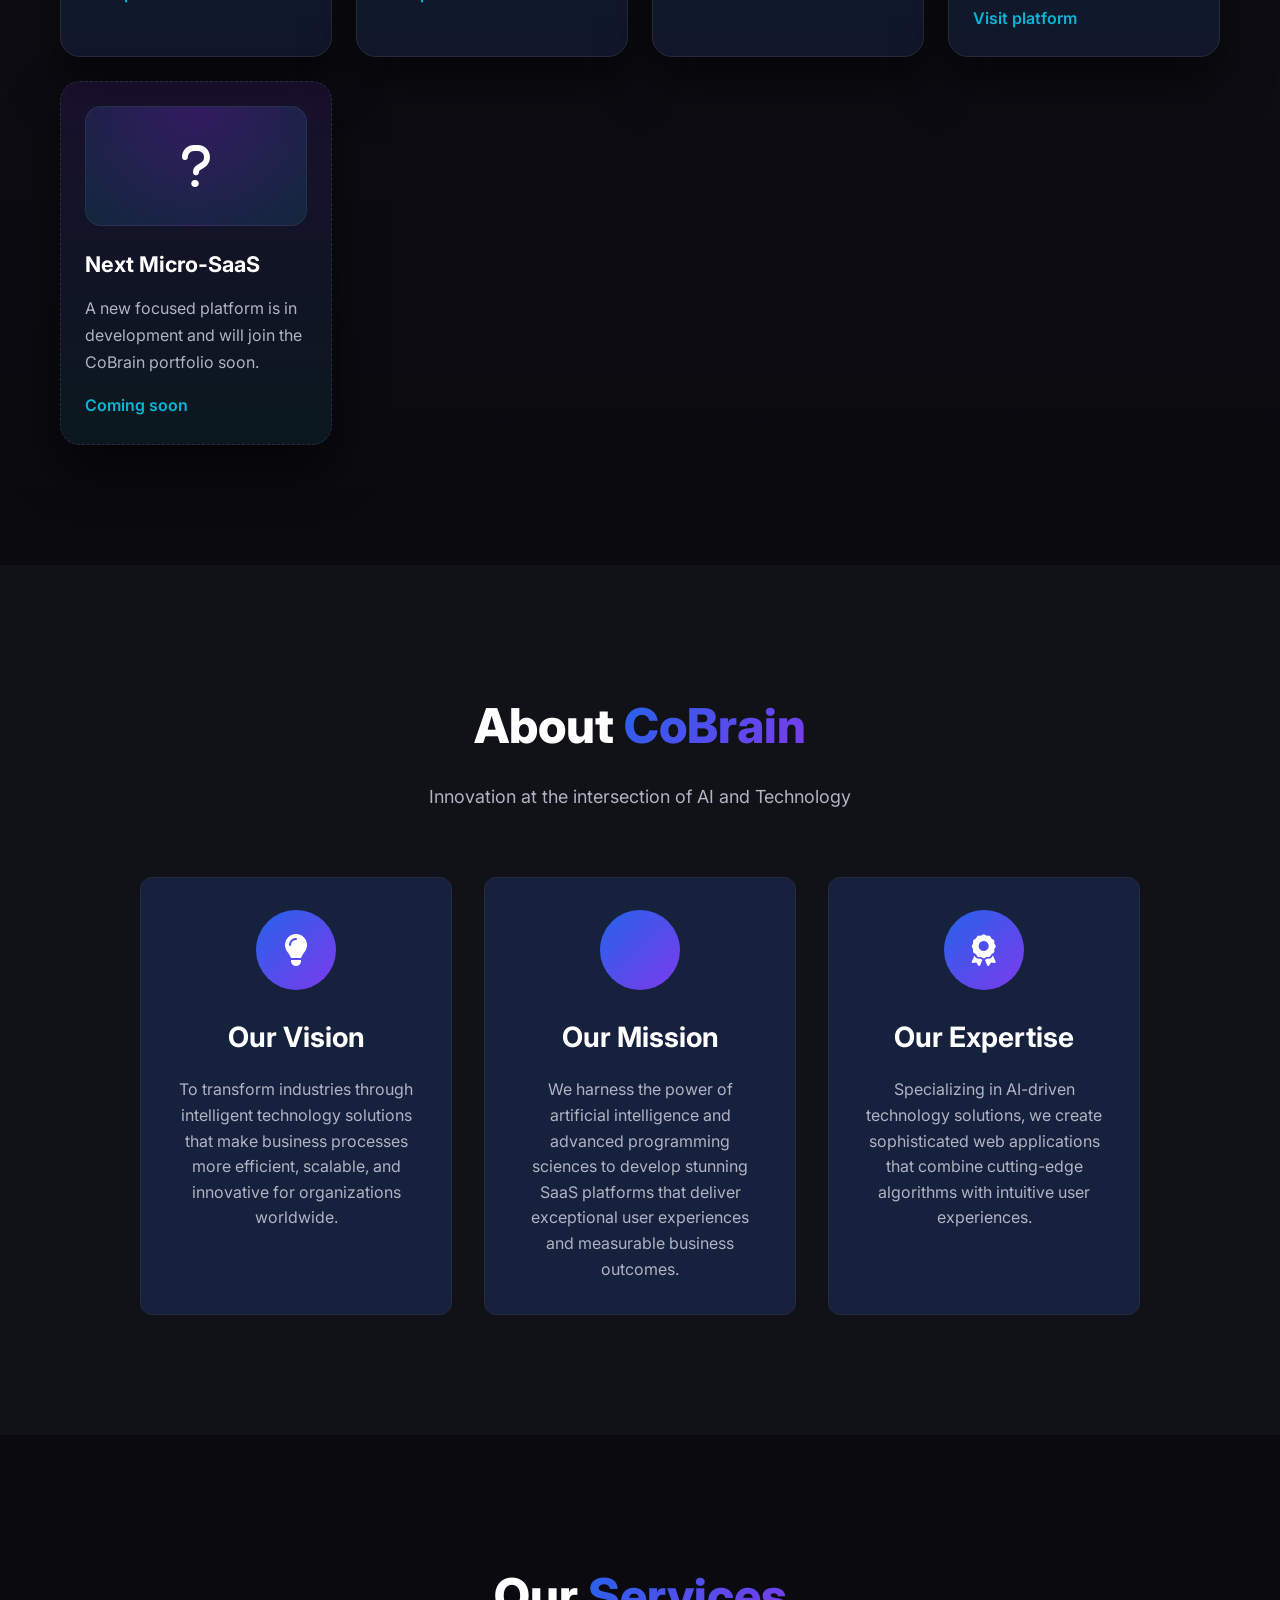
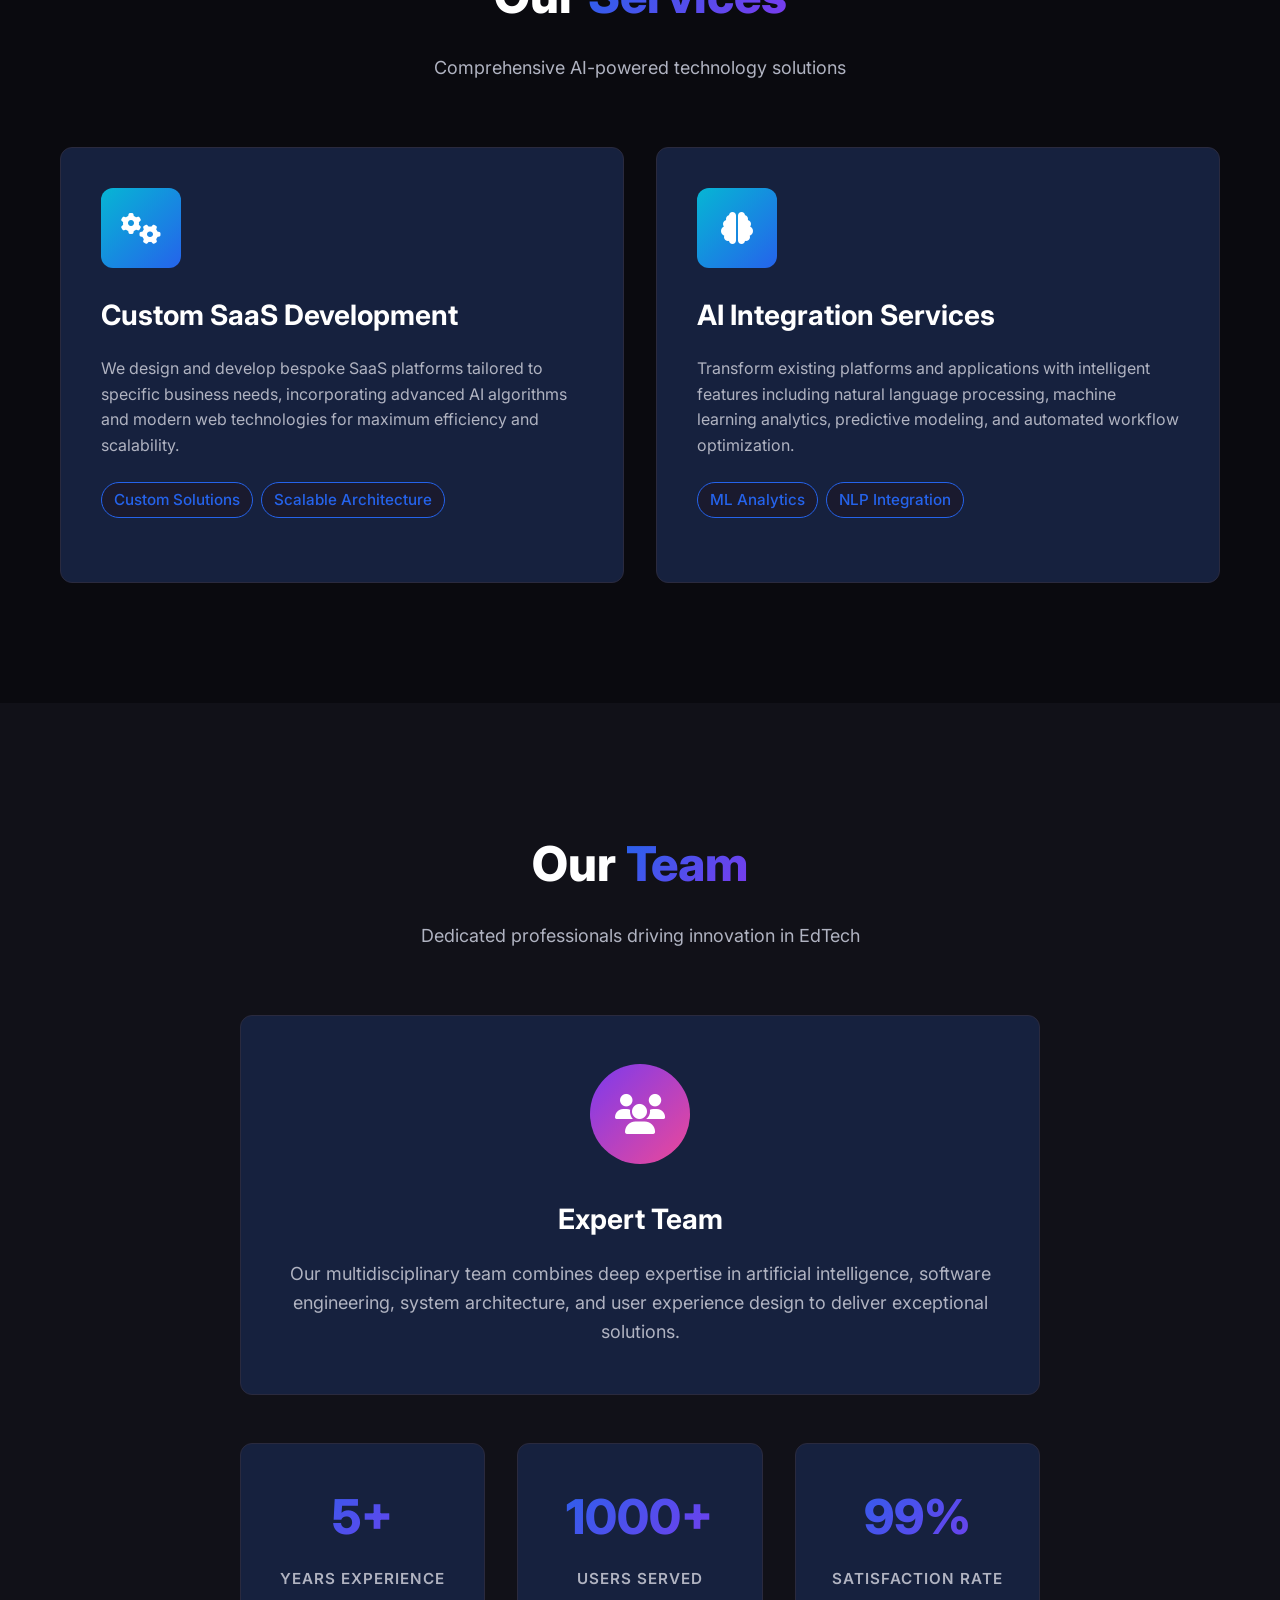
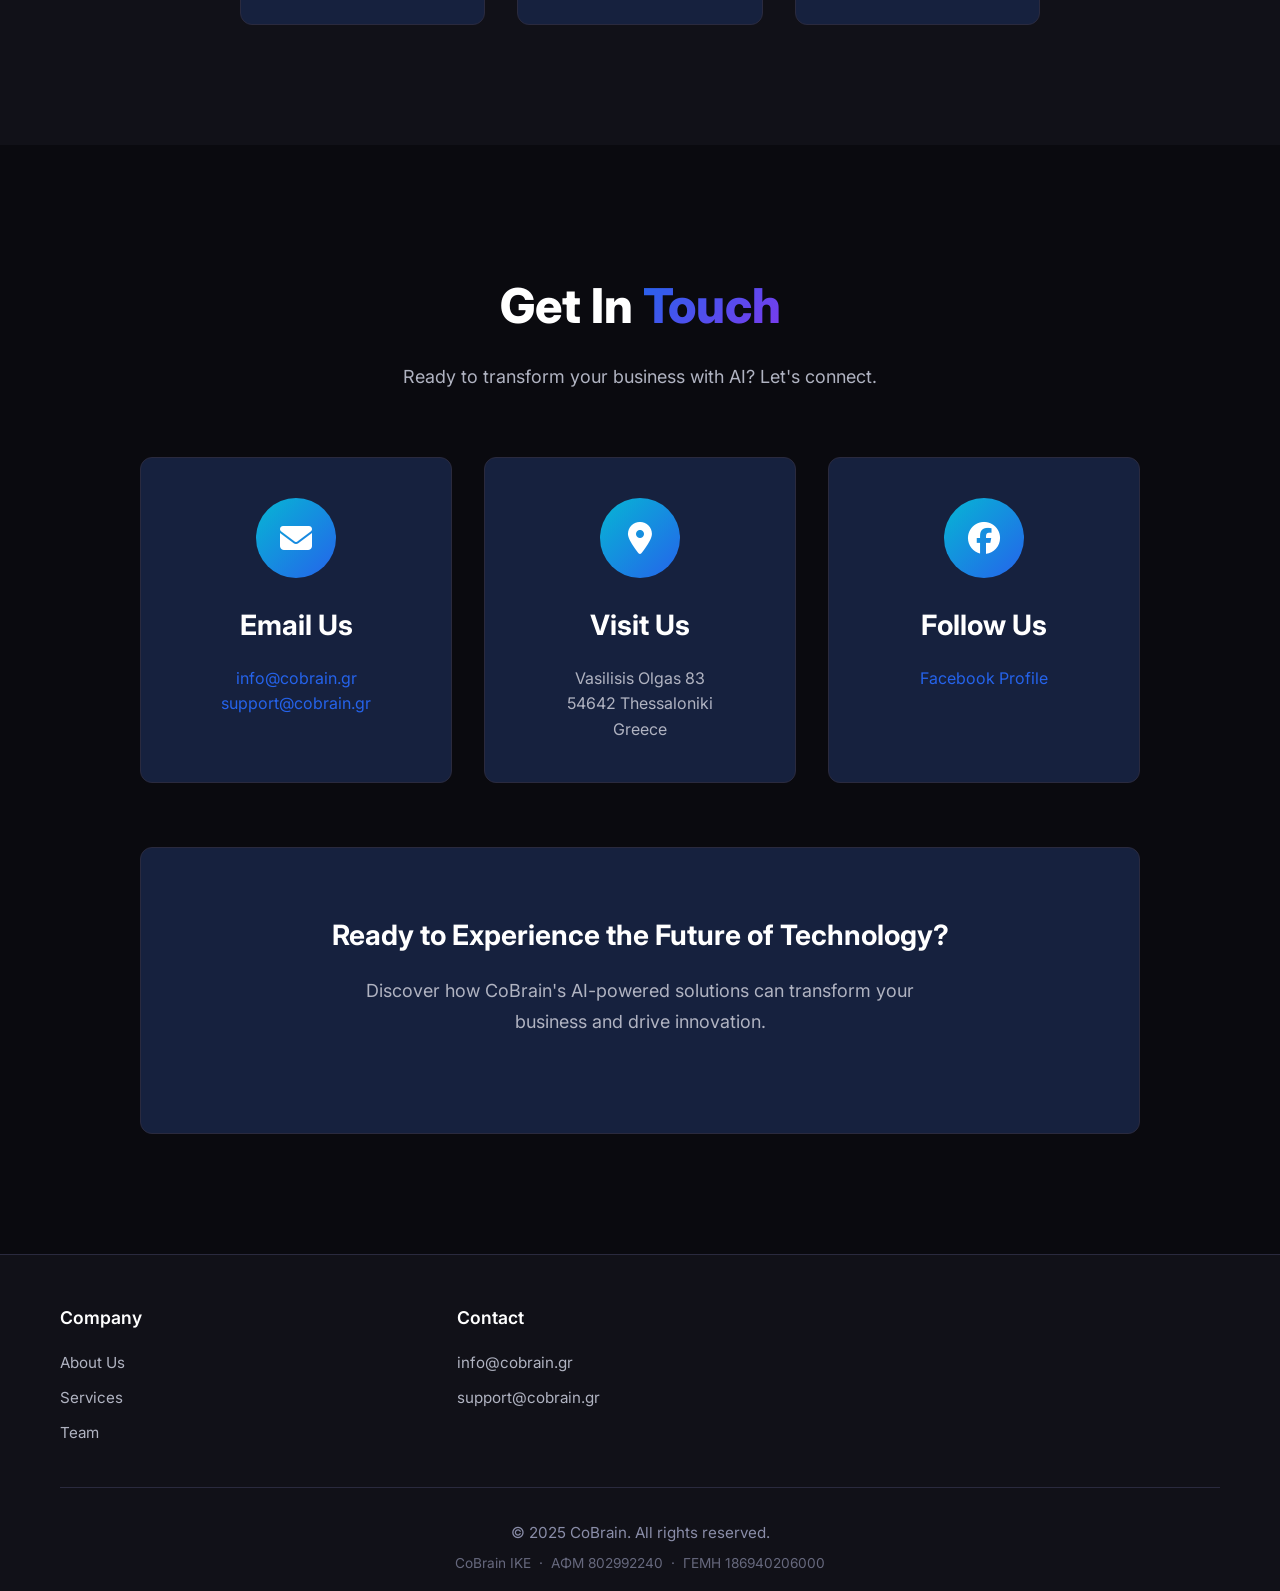
==== commit c6f5c9f1: "Update title and meta descriptions in index.html; add legal footer in styles.css" ====
--- a/index.html
+++ b/index.html
@@ -3,14 +3,14 @@
   <head>
     <meta charset="UTF-8" />
     <meta name="viewport" content="width=device-width, initial-scale=1.0" />
-    <title>CoBrain - AI-Powered Educational Technology Solutions</title>
+    <title>CoBrain - AI-Powered Technology Solutions</title>
     <meta
       name="description"
-      content="CoBrain leverages artificial intelligence and cutting-edge technology to create innovative SaaS platforms and web applications for educational excellence."
+      content="CoBrain leverages artificial intelligence and cutting-edge technology to create innovative SaaS platforms and web applications that drive digital excellence across various industries."
     />
     <meta
       name="keywords"
-      content="CoBrain, AI, SaaS, educational technology, eoppep-study, ΕΟΠΠΕΠ exams, web applications"
+      content="CoBrain, AI, SaaS, technology solutions, web applications, digital transformation"
     />
     <link rel="stylesheet" href="styles.css" />
     <link
@@ -474,6 +474,7 @@
         </div>
         <div class="footer-bottom">
           <p>&copy; 2025 CoBrain. All rights reserved.</p>
+          <p class="footer-legal">CoBrain IKE &nbsp;·&nbsp; ΑΦΜ 802992240 &nbsp;·&nbsp; ΓΕΜΗ 186940206000</p>
         </div>
       </div>
     </footer>
--- a/styles.css
+++ b/styles.css
@@ -928,6 +928,12 @@
     font-size: var(--small-size);
 }
 
+.footer-bottom .footer-legal {
+    margin-top: 0.4rem;
+    font-size: calc(var(--small-size) * 0.9);
+    opacity: 0.7;
+}
+
 /* Responsive Design */
 @media (max-width: 768px) {
     :root {
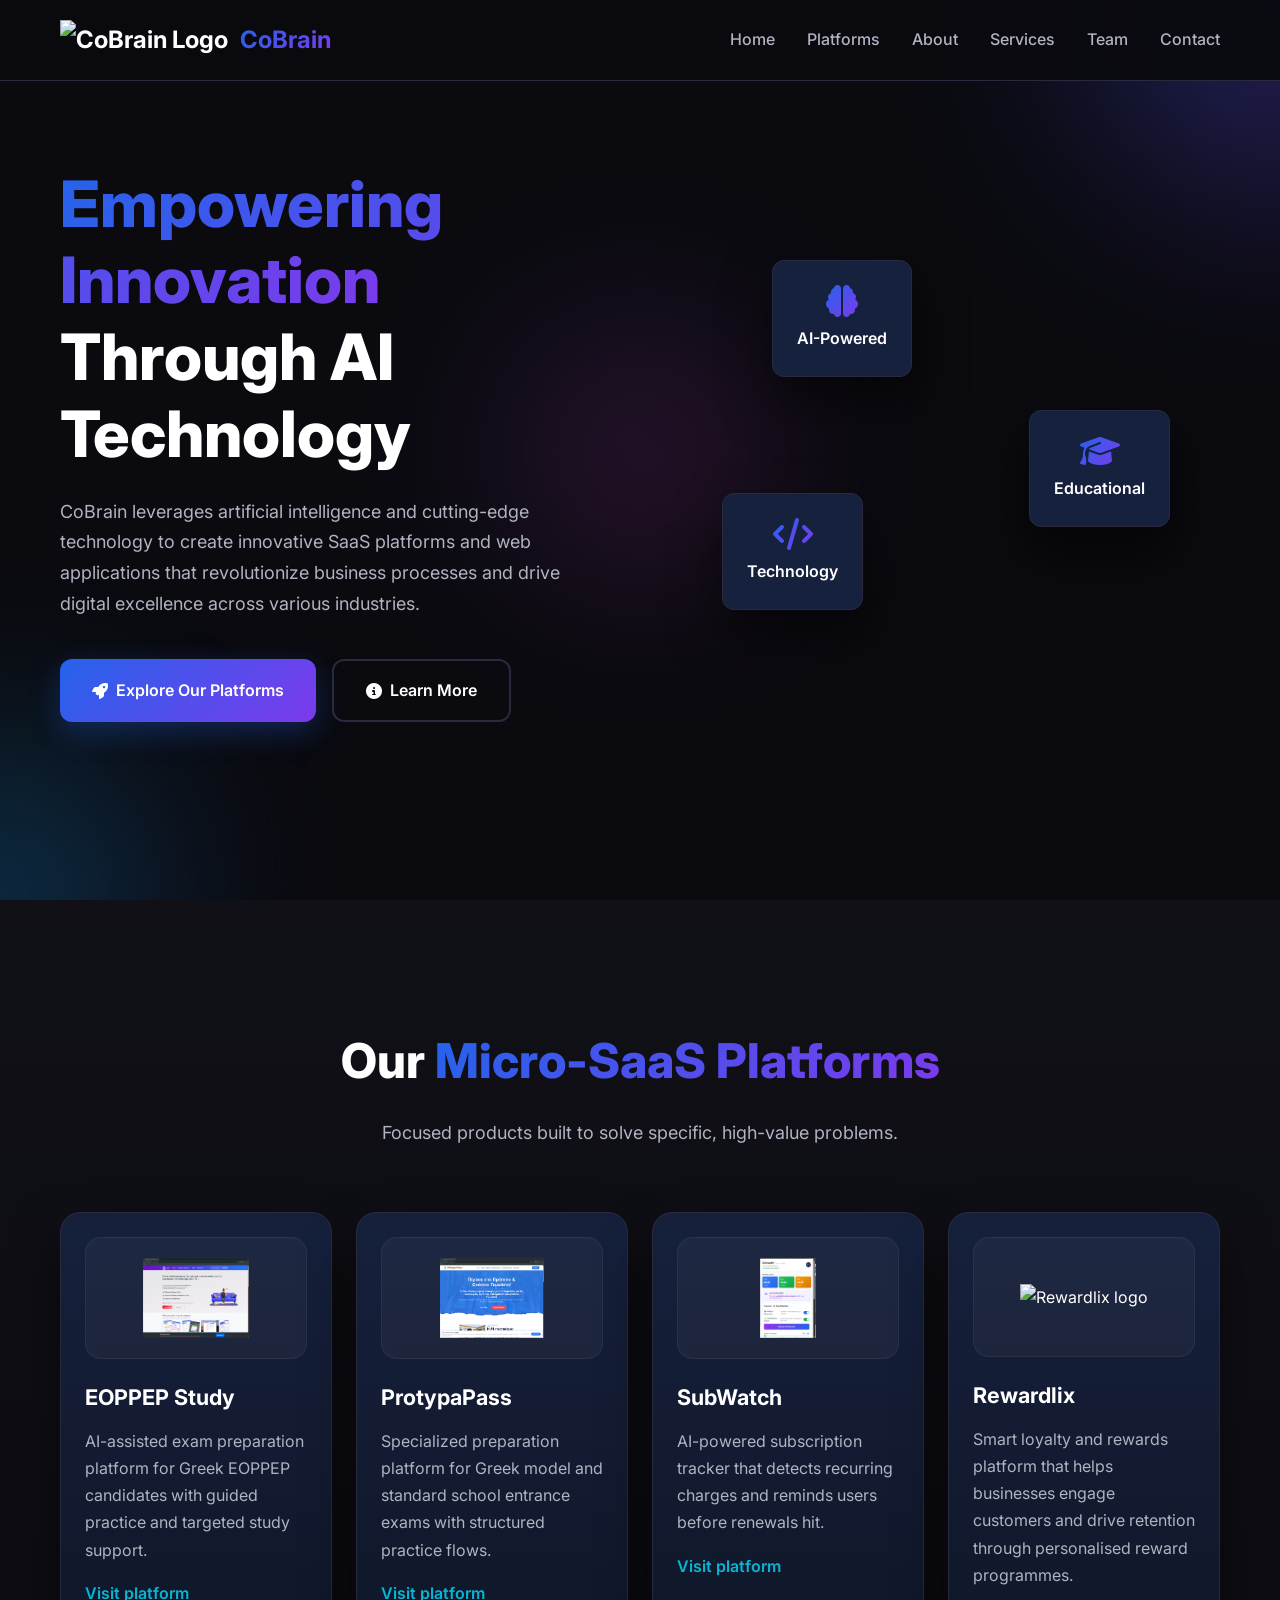
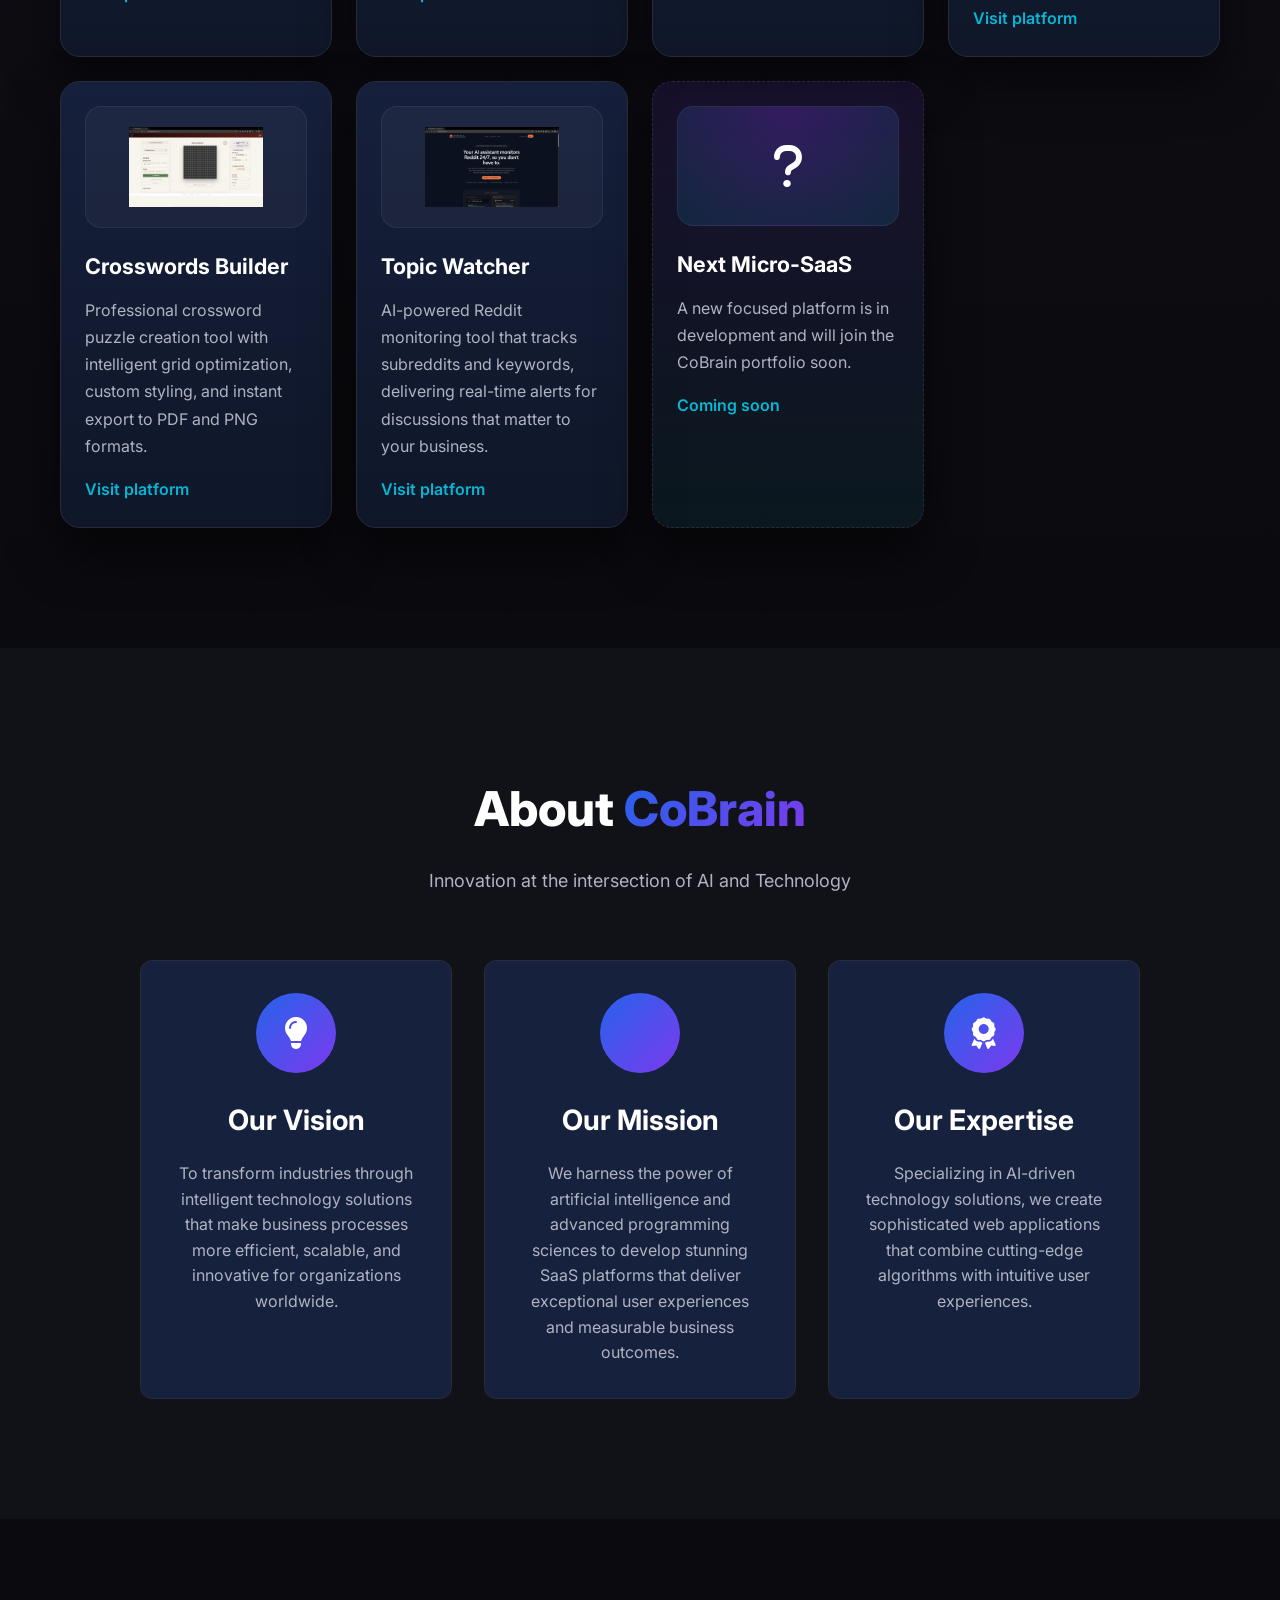
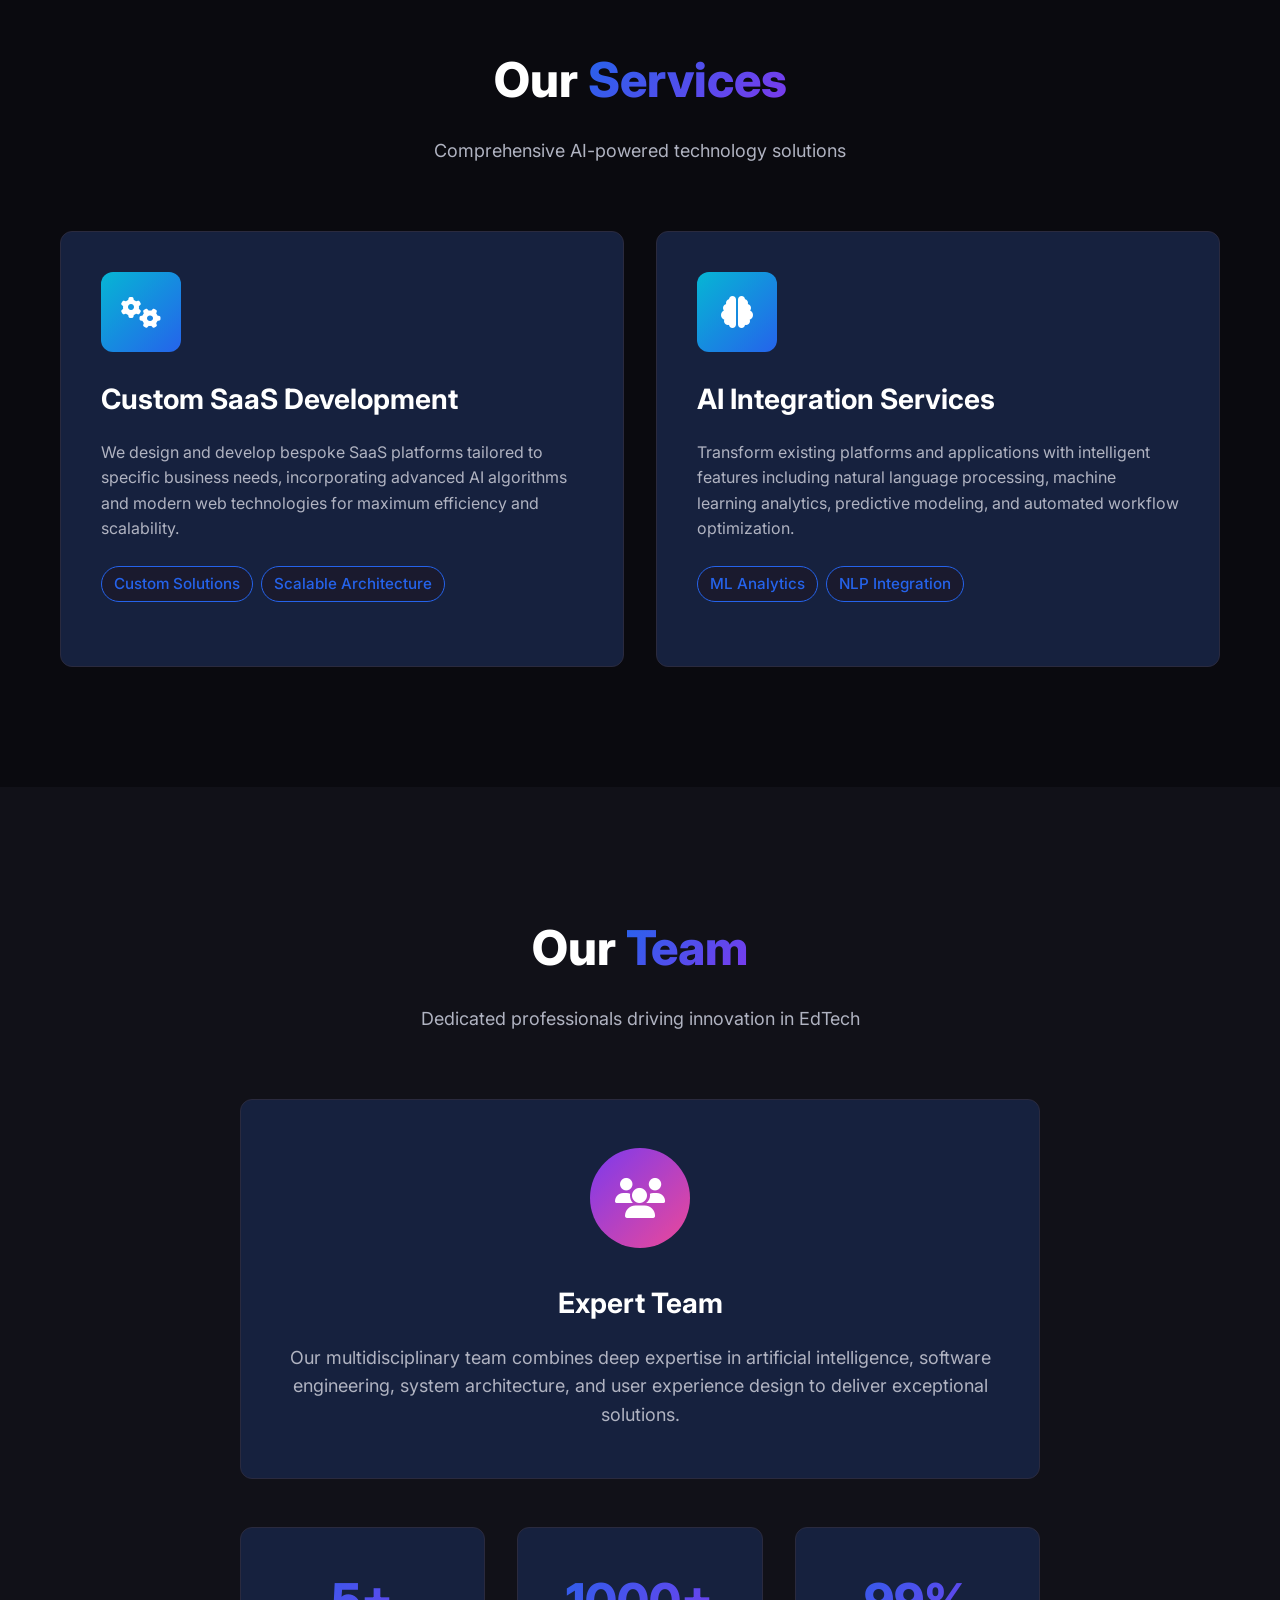
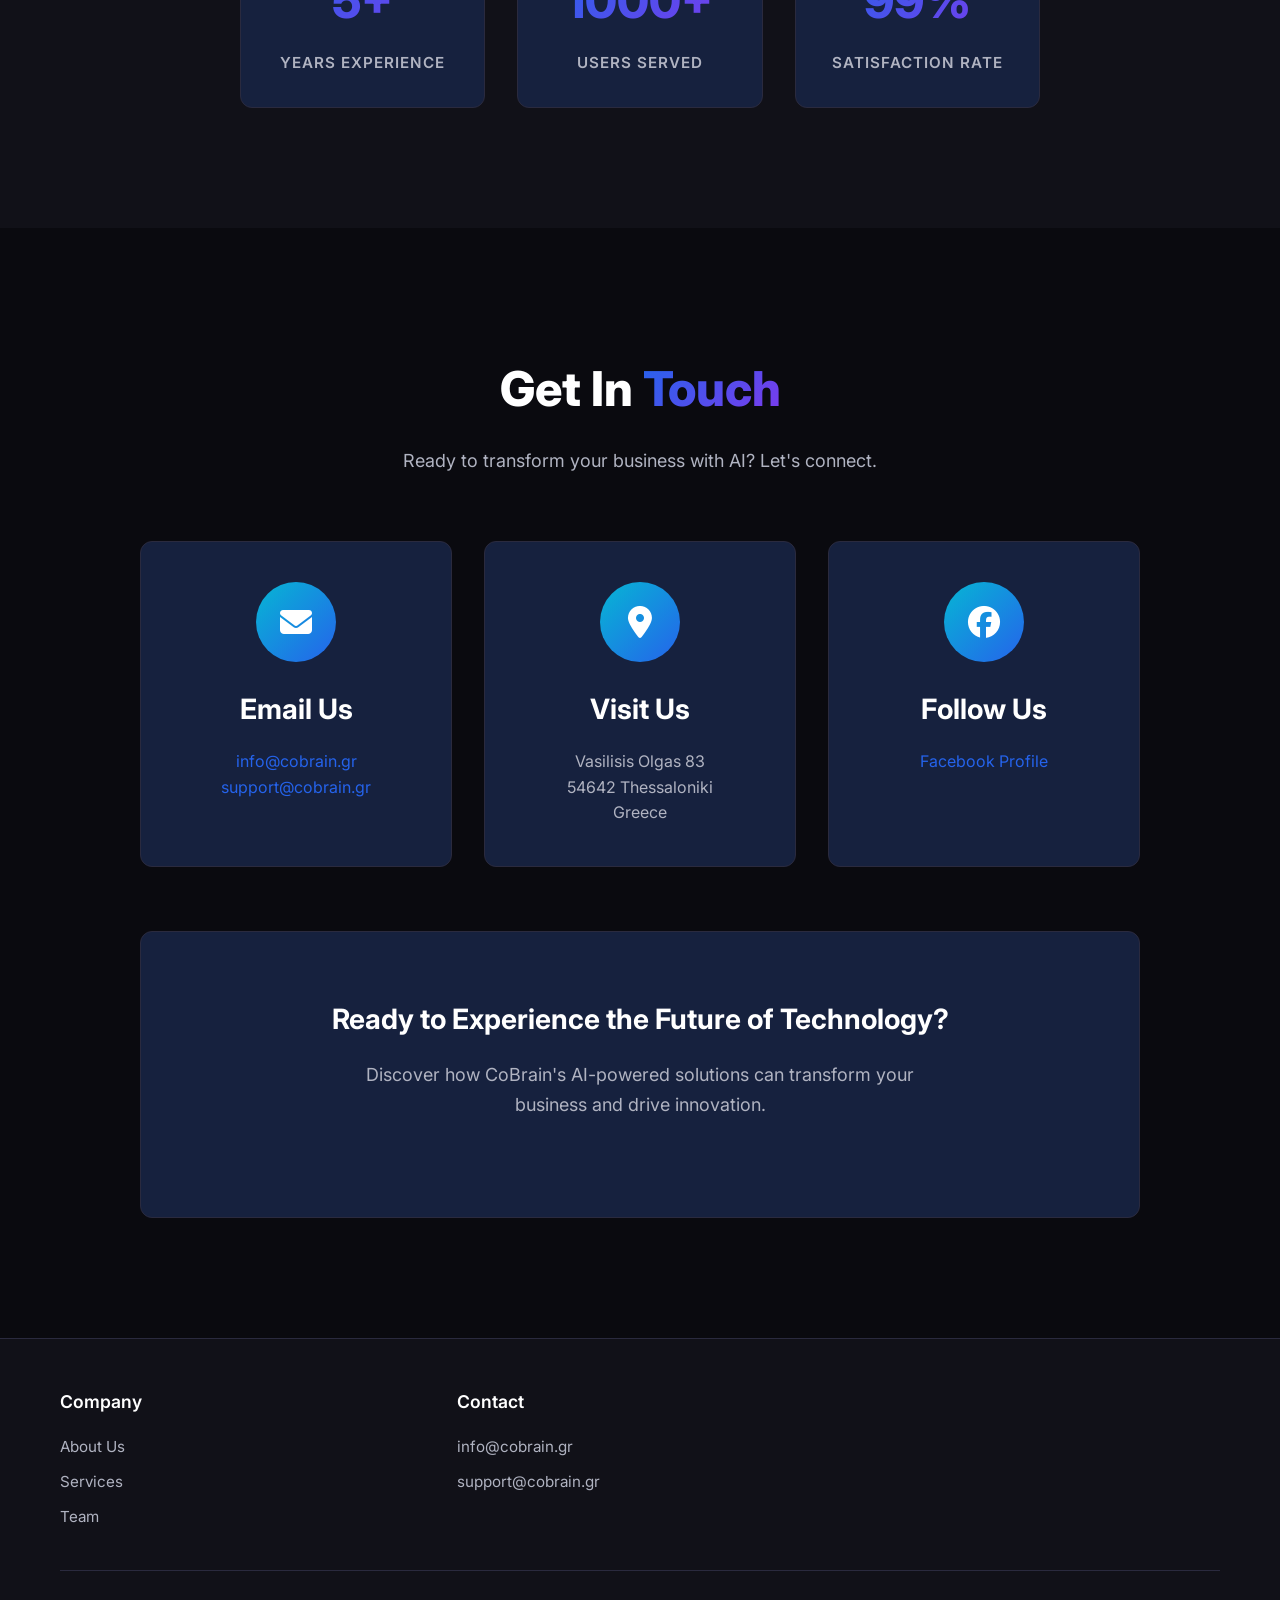
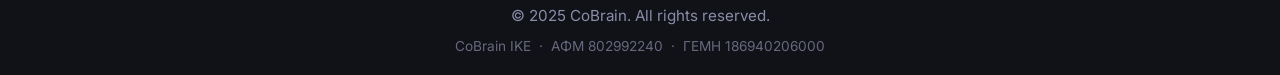
==== commit a2243825: "Add Crosswords Builder and Topic Watcher sections with logos to index.html" ====
--- a/index.html
+++ b/index.html
@@ -12,6 +12,7 @@
       name="keywords"
       content="CoBrain, AI, SaaS, technology solutions, web applications, digital transformation"
     />
+    <link rel="canonical" href="https://cobrain.gr/" />
     <link rel="stylesheet" href="styles.css" />
     <link
       href="https://fonts.googleapis.com/css2?family=Inter:wght@300;400;500;600;700;800&display=swap"
@@ -221,6 +222,54 @@
             </div>
           </a>
 
+          <a
+            href="https://crosswordsbuilder.com?utm_source=cobrain"
+            target="_blank"
+            rel="noopener noreferrer"
+            class="platform-card"
+          >
+            <div class="platform-logo-wrap">
+              <img
+                src="logos/crosswordsbuilder.png"
+                alt="Crosswords Builder logo"
+                class="platform-logo"
+              />
+            </div>
+            <div class="platform-copy">
+              <h3>Crosswords Builder</h3>
+              <p>
+                Professional crossword puzzle creation tool with intelligent
+                grid optimization, custom styling, and instant export to PDF
+                and PNG formats.
+              </p>
+              <span class="platform-link">Visit platform</span>
+            </div>
+          </a>
+
+          <a
+            href="https://topicwatcher.com?utm_source=cobrain"
+            target="_blank"
+            rel="noopener noreferrer"
+            class="platform-card"
+          >
+            <div class="platform-logo-wrap">
+              <img
+                src="logos/topicwatcher.png"
+                alt="Topic Watcher logo"
+                class="platform-logo"
+              />
+            </div>
+            <div class="platform-copy">
+              <h3>Topic Watcher</h3>
+              <p>
+                AI-powered Reddit monitoring tool that tracks subreddits and
+                keywords, delivering real-time alerts for discussions that
+                matter to your business.
+              </p>
+              <span class="platform-link">Visit platform</span>
+            </div>
+          </a>
+
           <div class="platform-card platform-card-coming-soon">
             <div class="platform-logo-wrap platform-logo-placeholder">
               <i class="fas fa-question"></i>
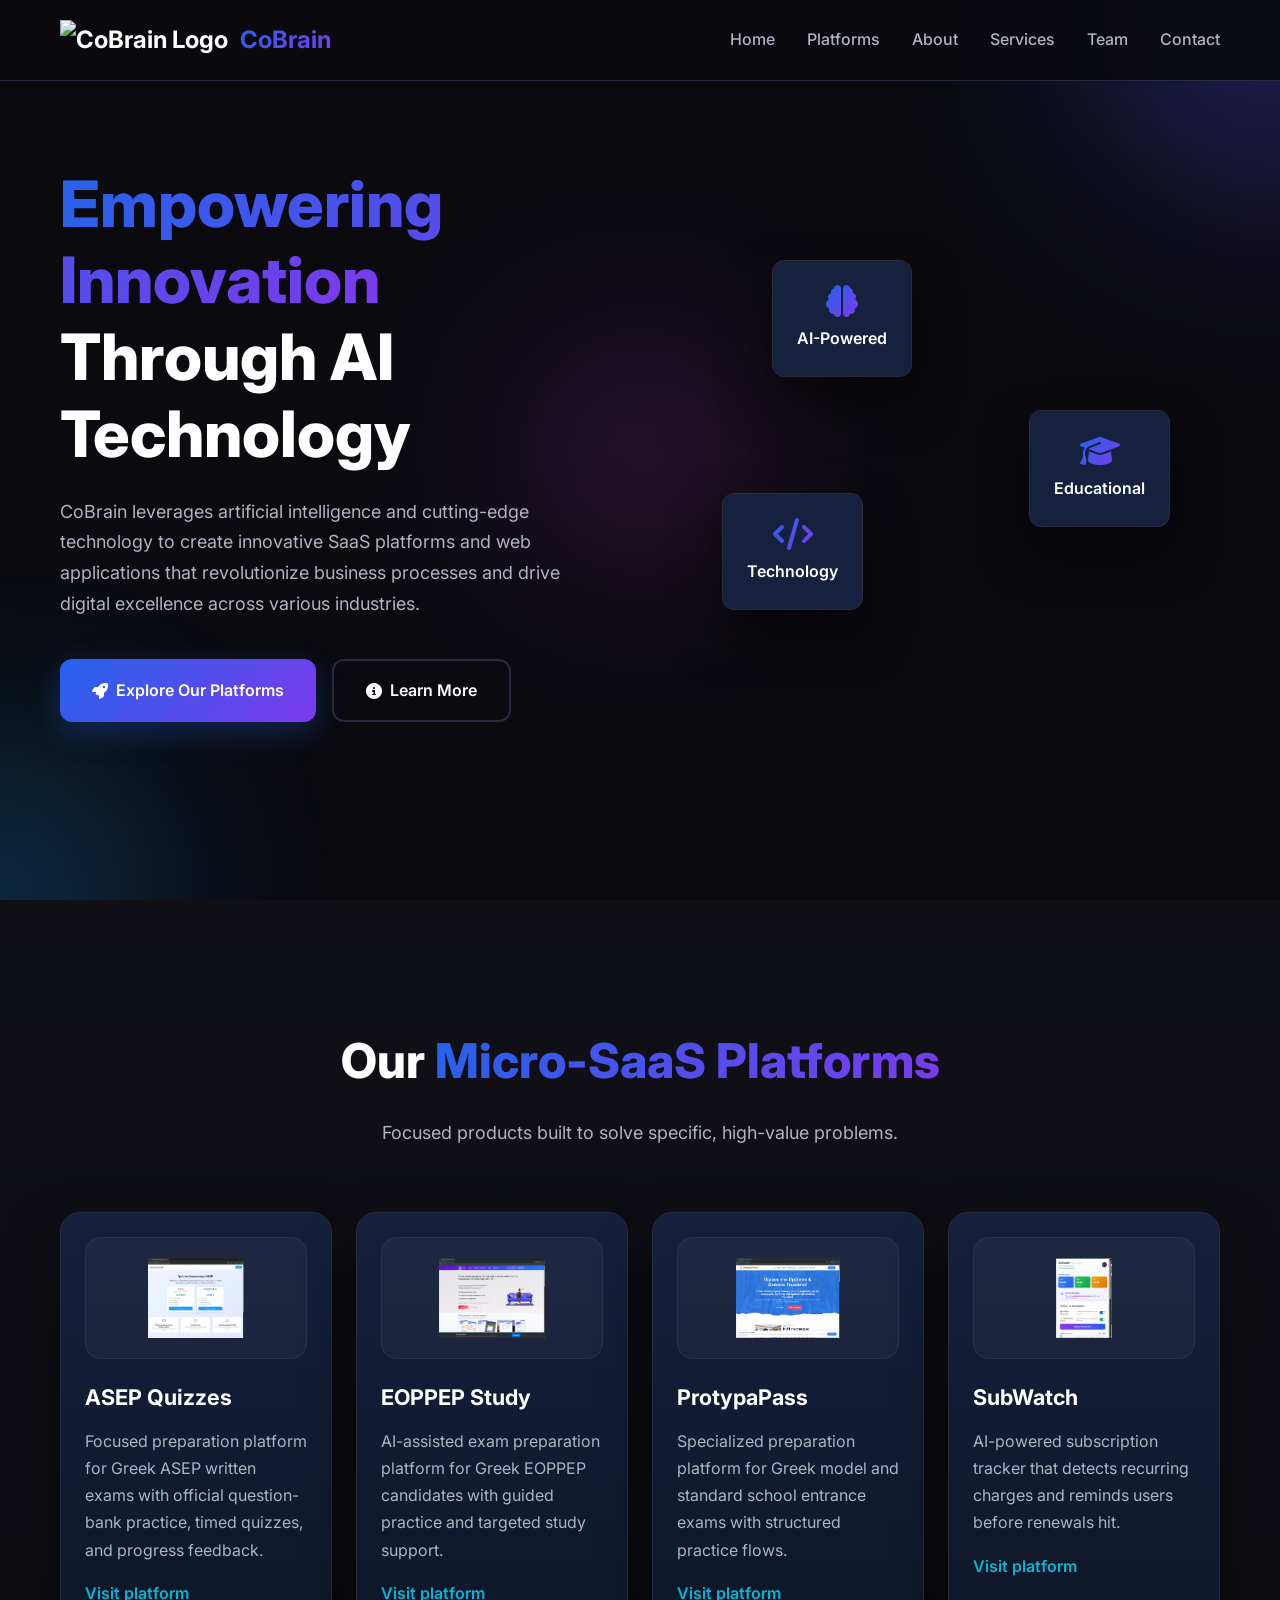
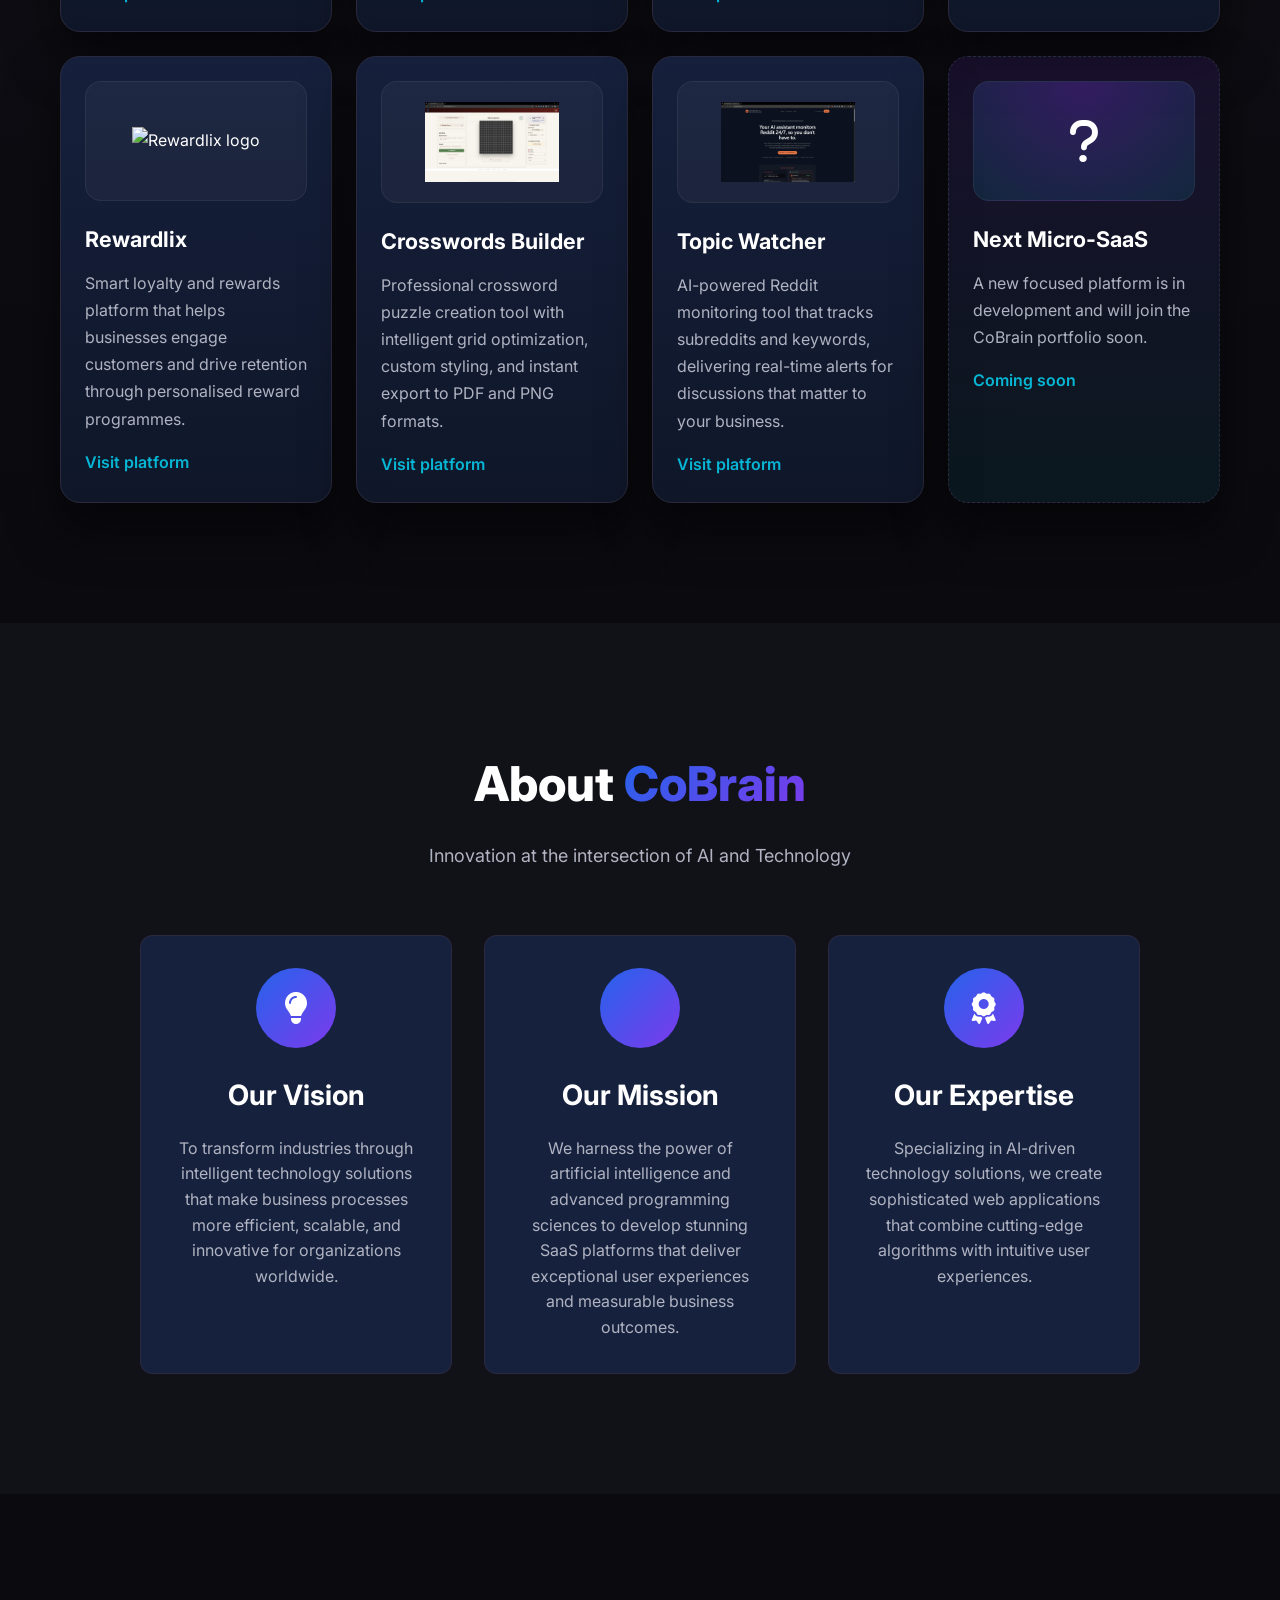
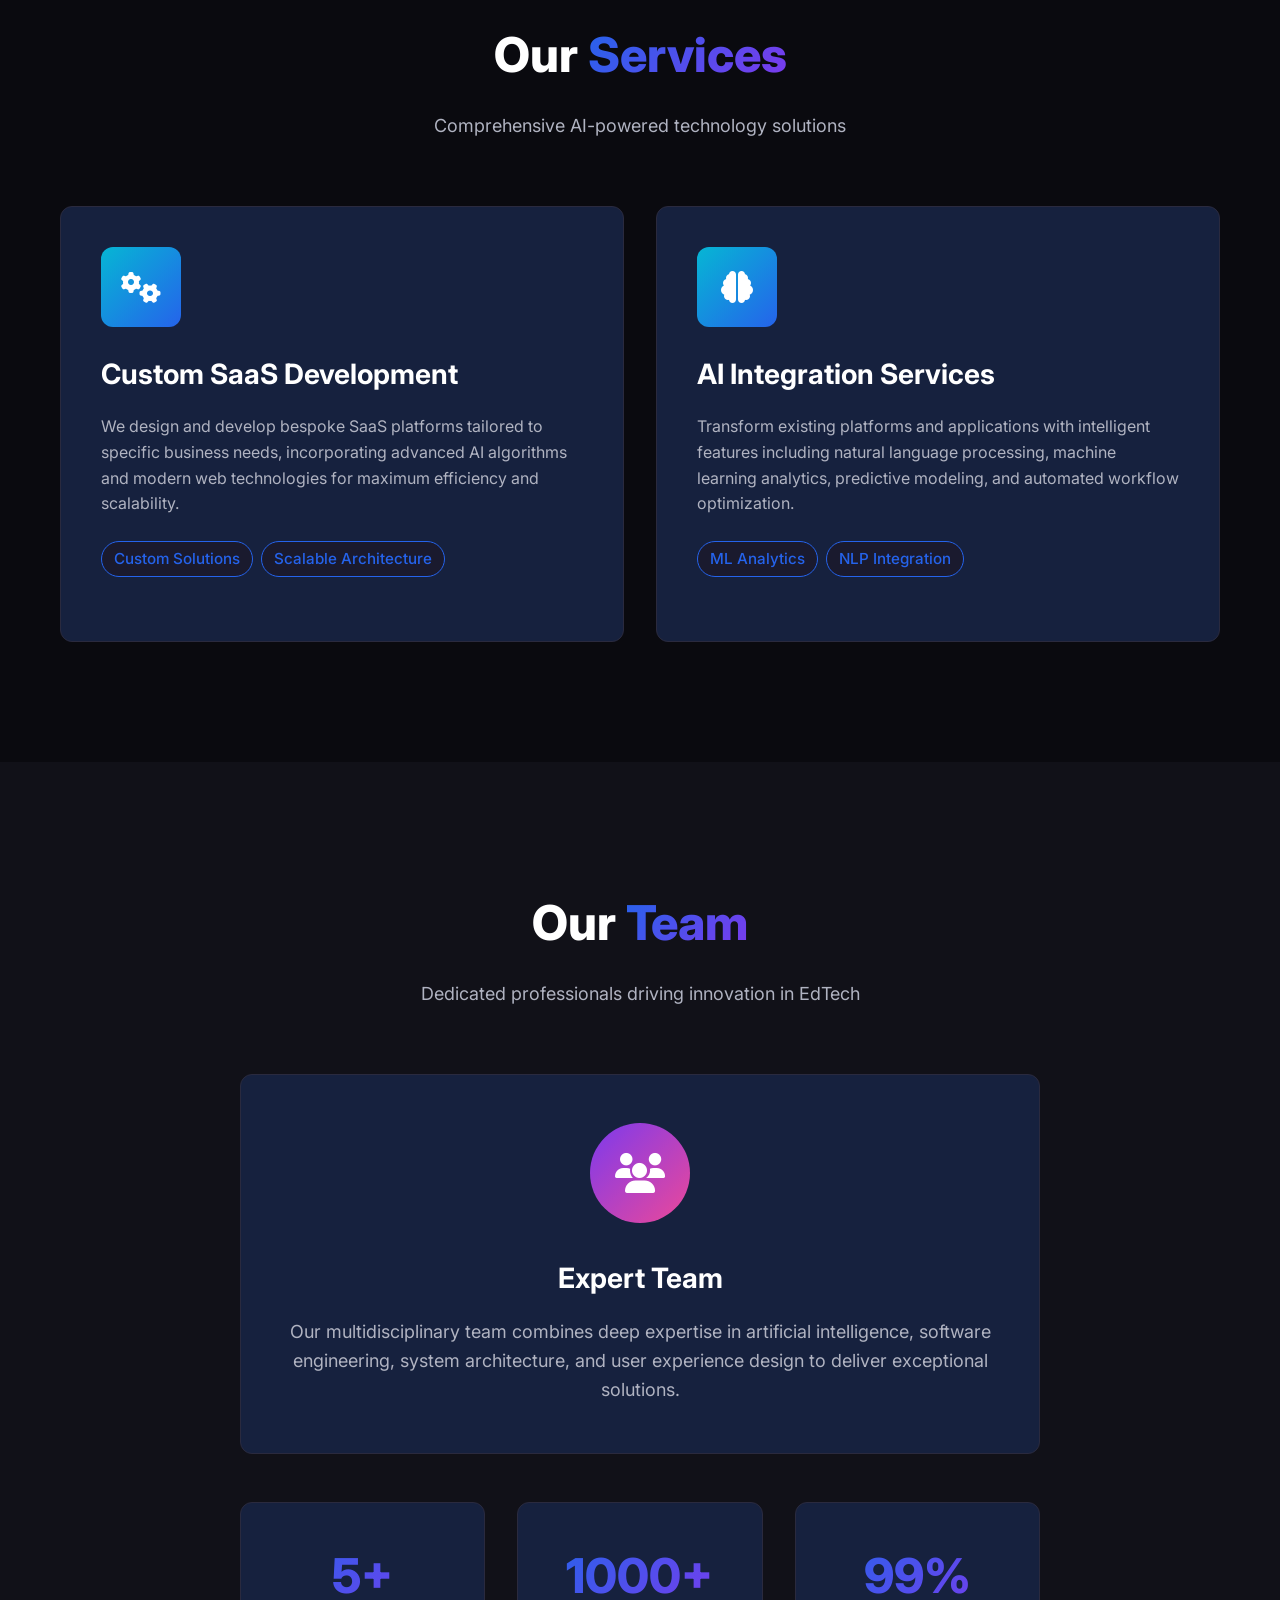
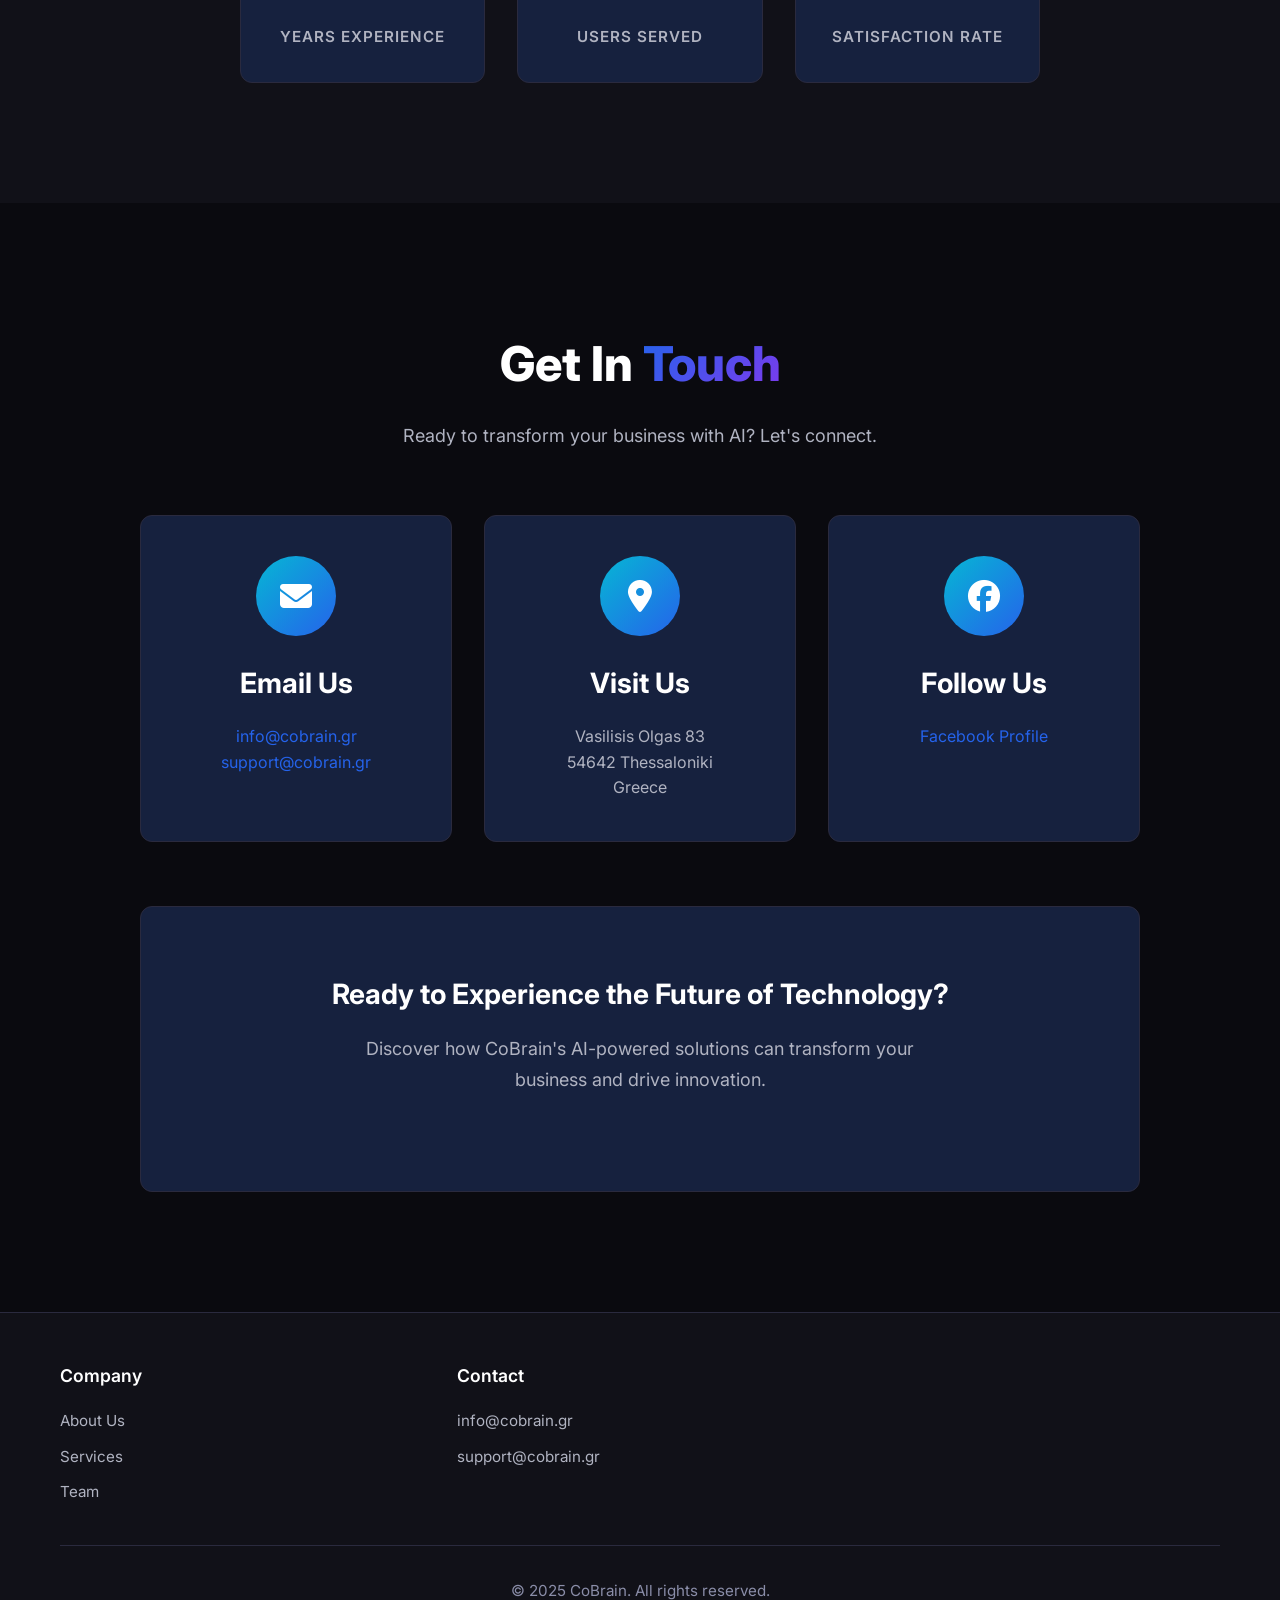
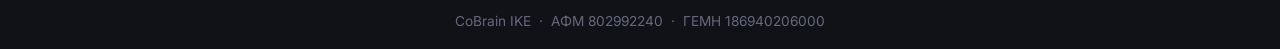
==== commit f1aa9c85: "Add ASEP Quizzes platform section and logo to index.html" ====
--- a/index.html
+++ b/index.html
@@ -130,6 +130,30 @@
         </div>
         <div class="platforms-grid">
           <a
+            href="https://asep-quizzes.gr?utm_source=cobrain"
+            target="_blank"
+            rel="noopener noreferrer"
+            class="platform-card"
+          >
+            <div class="platform-logo-wrap">
+              <img
+                src="logos/asep-quizzes.png"
+                alt="asep-quizzes.gr logo"
+                class="platform-logo"
+              />
+            </div>
+            <div class="platform-copy">
+              <h3>ASEP Quizzes</h3>
+              <p>
+                Focused preparation platform for Greek ASEP written exams with
+                official question-bank practice, timed quizzes, and progress
+                feedback.
+              </p>
+              <span class="platform-link">Visit platform</span>
+            </div>
+          </a>
+
+          <a
             href="https://eoppep-study.gr?utm_source=cobrain"
             target="_blank"
             rel="noopener noreferrer"
